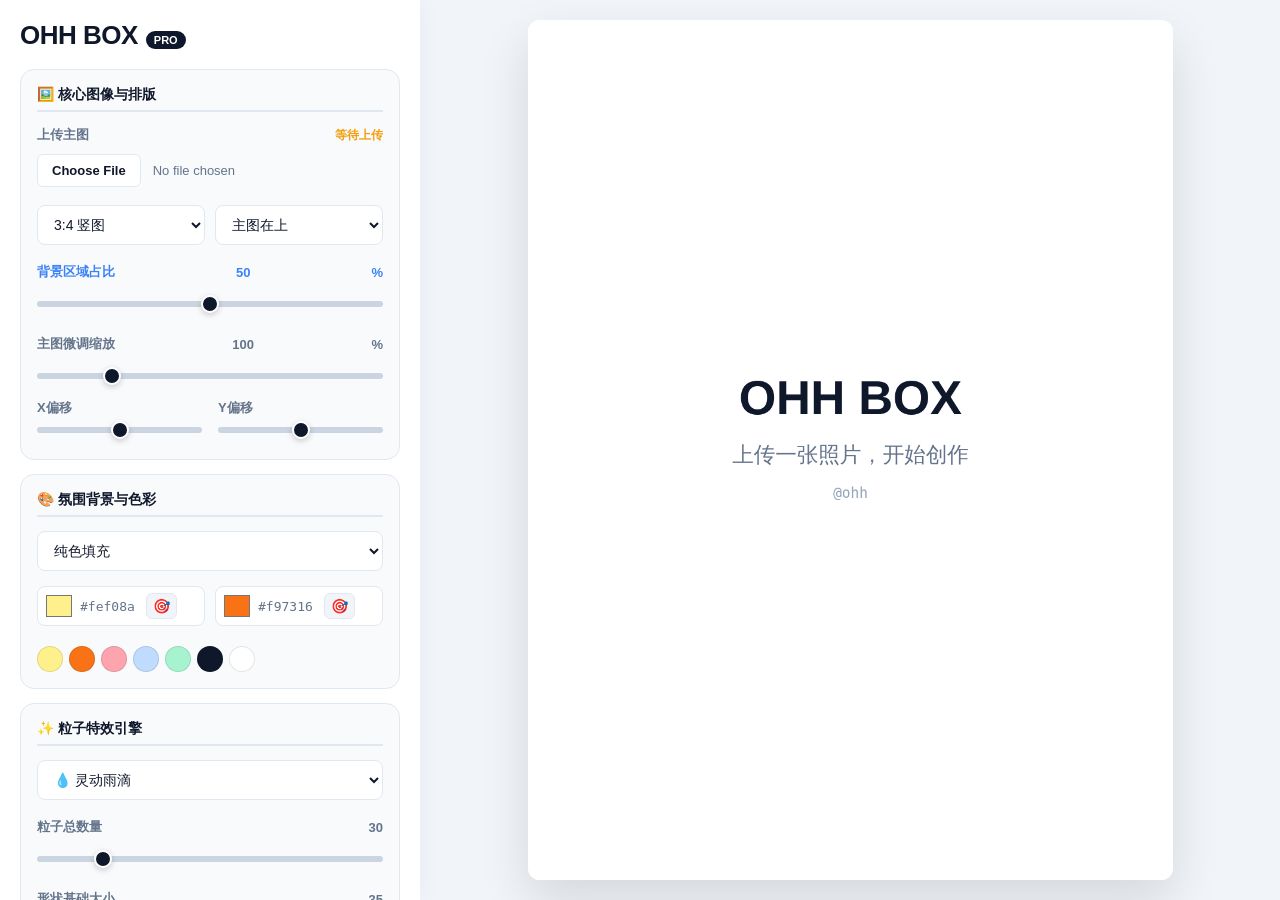
==== index.html @ b3753097 "Update index.html" ====
<!DOCTYPE html>
<html lang="zh-CN">
<head>
    <meta charset="UTF-8">
    <meta name="viewport" content="width=device-width, initial-scale=1.0, maximum-scale=1.0, user-scalable=no">
    <title>OHH BOX - 高阶排版与动效引擎</title>
    <style>
        :root { --bg-body: #f1f5f9; --panel-bg: #ffffff; --text-main: #0f172a; --text-sub: #64748b; --border: #e2e8f0; --primary: #0f172a; --primary-hover: #334155; --accent: #3b82f6; --radius: 14px; }
        body { margin: 0; font-family: -apple-system, BlinkMacSystemFont, "Segoe UI", Roboto, sans-serif; background: var(--bg-body); display: flex; height: 100vh; overflow: hidden; color: var(--text-main); flex-direction: row; }
        
        .sidebar { width: 380px; background: var(--panel-bg); padding: 20px; box-shadow: 2px 0 20px rgba(0,0,0,0.04); overflow-y: auto; display: flex; flex-direction: column; gap: 14px; z-index: 10; }
        .sidebar::-webkit-scrollbar { width: 6px; } .sidebar::-webkit-scrollbar-thumb { background-color: #cbd5e1; border-radius: 10px; }
        .preview-area { flex: 1; display: flex; align-items: center; justify-content: center; padding: 20px; position: relative; }
        
        .header { display: flex; align-items: baseline; gap: 8px; margin-bottom: 4px; }
        .brand { margin: 0; font-size: 26px; font-weight: 900; letter-spacing: -0.5px; }
        .brand-tag { font-size: 11px; font-weight: 600; background: var(--primary); color: white; padding: 3px 8px; border-radius: 20px; }

        .setting-card { background: #f8fafc; padding: 16px; border-radius: var(--radius); border: 1px solid var(--border); display: flex; flex-direction: column; gap: 10px; }
        .card-title { font-size: 14px; font-weight: 700; color: var(--text-main); display: flex; align-items: center; gap: 6px; margin-bottom: 4px; border-bottom: 2px solid var(--border); padding-bottom: 6px;}
        
        label { font-size: 13px; font-weight: 600; color: var(--text-sub); display: flex; justify-content: space-between; align-items: center;}
        select, input[type="text"] { width: 100%; padding: 10px 12px; border: 1px solid var(--border); border-radius: 8px; font-size: 14px; background: white; color: var(--text-main); font-weight: 500; outline: none; transition: border-color 0.2s; box-sizing: border-box;}
        
        /* 双重取色器 + 吸管工具 */
        .color-picker-wrapper { display: flex; align-items: center; gap: 6px; flex: 1; background: white; border: 1px solid var(--border); border-radius: 8px; padding: 4px 6px; overflow: hidden; }
        input[type="color"] { border: none; border-radius: 4px; width: 30px; height: 30px; cursor: pointer; background: white; padding: 0; }
        .color-hex { border: none !important; padding: 0 !important; width: 60px !important; font-size: 13px !important; font-family: monospace; color: var(--text-sub) !important; background: transparent !important; }
        .btn-picker { background: #f1f5f9; border: 1px solid var(--border); border-radius: 6px; padding: 4px 6px; cursor: pointer; font-size: 14px; display: flex; align-items: center; justify-content: center; transition: 0.2s;}
        .btn-picker:hover { background: #e2e8f0; }

        .quick-palette { display: flex; gap: 6px; margin-top: 4px; flex-wrap: wrap;}
        .swatch { width: 24px; height: 24px; border-radius: 50%; cursor: pointer; border: 1px solid rgba(0,0,0,0.1); transition: transform 0.1s;}
        .swatch:active { transform: scale(0.8); }

        input[type="range"] { width: 100%; height: 6px; background: #cbd5e1; border-radius: 4px; outline: none; -webkit-appearance: none; margin: 10px 0; }
        input[type="range"]::-webkit-slider-thumb { -webkit-appearance: none; width: 18px; height: 18px; background: var(--primary); border-radius: 50%; cursor: pointer; border: 2px solid white; box-shadow: 0 2px 6px rgba(0,0,0,0.2); }
        
        input[type="file"] { font-size: 13px; color: var(--text-sub); }
        input[type="file"]::file-selector-button { border: none; background: white; border: 1px solid var(--border); padding: 8px 14px; border-radius: 6px; color: var(--text-main); cursor: pointer; font-weight: 600; margin-right: 12px; transition: 0.2s; }
        
        .btn-group { display: flex; gap: 10px; flex-wrap: wrap;}
        .btn { flex: 1; min-width: 45%; border: none; padding: 12px; border-radius: 10px; cursor: pointer; font-weight: 700; font-size: 14px; transition: all 0.2s; display: flex; justify-content: center; align-items: center; gap: 6px; }
        .btn:active { transform: scale(0.98); }
        .btn-primary { background: var(--primary); color: white; }
        .btn-success { background: #10b981; color: white; }
        .btn-secondary { background: white; color: var(--text-main); border: 1px solid var(--border); }
        .btn-danger { background: #ef4444; color: white; }

        canvas { display: block; max-width: 100%; max-height: 100%; object-fit: contain; box-shadow: 0 20px 50px rgba(0,0,0,0.12); border-radius: 12px; background: white; touch-action: none; cursor: crosshair;}

        /* 吸管提示弹窗 */
        #toast { position: fixed; top: 20px; left: 50%; transform: translateX(-50%); background: rgba(15, 23, 42, 0.9); color: white; padding: 12px 24px; border-radius: 30px; z-index: 1000; display: none; font-size: 14px; font-weight: bold; pointer-events: none; box-shadow: 0 10px 25px rgba(0,0,0,0.2); animation: pop 0.3s cubic-bezier(0.18, 0.89, 0.32, 1.28); }
        @keyframes pop { 0% { transform: translate(-50%, -20px) scale(0.8); opacity: 0; } 100% { transform: translate(-50%, 0) scale(1); opacity: 1; } }

        @media (max-width: 768px) {
            body { flex-direction: column; }
            .sidebar { width: 100%; height: 50vh; order: 2; padding: 16px; box-sizing: border-box; box-shadow: 0 -10px 20px rgba(0,0,0,0.05); border-radius: 20px 20px 0 0; }
            .preview-area { height: 50vh; order: 1; padding: 16px; }
            .header { justify-content: center; margin-bottom: 10px;}
        }
    </style>
</head>
<body>
    <div id="toast">🎯 请点击右侧画面提取颜色</div>

    <div class="sidebar">
        <div class="header"><h1 class="brand">OHH BOX</h1><span class="brand-tag">PRO</span></div>
        
        <div class="setting-card">
            <div class="card-title">🖼️ 核心图像与排版</div>
            <label>上传主图 <span id="imgStatus" style="color: #f59e0b; font-size: 12px;">等待上传</span></label>
            <input type="file" id="imageUpload" accept="image/*">
            <div style="display:flex; gap:10px; margin-top:8px;">
                <select id="canvasRatio" style="flex:1;"><option value="3:4">3:4 竖图</option><option value="1:1">1:1 正方</option><option value="4:3">4:3 横图</option><option value="9:16">9:16 视频</option></select>
                <select id="layoutDir" style="flex:1;"><option value="top">主图在上</option><option value="bottom">主图在下</option><option value="left">主图在左</option><option value="right">主图在右</option></select>
            </div>
            
            <label style="margin-top:8px; color: var(--accent);">背景区域占比 <span id="bgSplitRatioVal">50</span>%</label>
            <input type="range" id="bgSplitRatio" min="10" max="90" value="50">
            
            <label style="margin-top:8px;">主图微调缩放 <span id="imgScaleVal">100</span>%</label>
            <input type="range" id="imgScale" min="50" max="300" value="100">
            <div style="display:flex; gap:16px;">
                <div style="flex:1"><label>X偏移</label><input type="range" id="imgOffsetX" min="-400" max="400" value="0"></div>
                <div style="flex:1"><label>Y偏移</label><input type="range" id="imgOffsetY" min="-400" max="400" value="0"></div>
            </div>
        </div>

        <div class="setting-card">
            <div class="card-title">🎨 氛围背景与色彩</div>
            <select id="bgType"><option value="solid">纯色填充</option><option value="gradient">平滑渐变</option><option value="stripes">艺术条纹</option><option value="image">自定义背景图</option></select>
            <div id="imageControls" style="display:none; margin-top:5px;"><input type="file" id="bgImageUpload" accept="image/*"></div>
            
            <div style="display:flex; gap:10px; margin-top:5px;" id="colorControls">
                <div class="color-picker-wrapper">
                    <input type="color" id="color1" value="#fef08a">
                    <input type="text" id="color1Hex" class="color-hex" value="#fef08a">
                    <button class="btn-picker" id="pickColor1" title="在图片上提取颜色">🎯</button>
                </div>
                <div class="color-picker-wrapper">
                    <input type="color" id="color2" value="#f97316">
                    <input type="text" id="color2Hex" class="color-hex" value="#f97316">
                    <button class="btn-picker" id="pickColor2" title="在图片上提取颜色">🎯</button>
                </div>
            </div>

            <div id="quickPaletteArea" style="margin-top: 6px;">
                <div class="quick-palette">
                    <div class="swatch" data-c="#fef08a" style="background:#fef08a;"></div>
                    <div class="swatch" data-c="#f97316" style="background:#f97316;"></div>
                    <div class="swatch" data-c="#fda4af" style="background:#fda4af;"></div>
                    <div class="swatch" data-c="#bfdbfe" style="background:#bfdbfe;"></div>
                    <div class="swatch" data-c="#a7f3d0" style="background:#a7f3d0;"></div>
                    <div class="swatch" data-c="#0f172a" style="background:#0f172a;"></div>
                    <div class="swatch" data-c="#ffffff" style="background:#ffffff;"></div>
                </div>
            </div>

            <div id="stripeControls" style="display:none; margin-top: 8px;">
                <label>条纹粗细/疏密 <span id="stripeDensityVal">40</span>px</label>
                <input type="range" id="stripeDensity" min="10" max="150" value="40">
            </div>
        </div>

        <div class="setting-card">
            <div class="card-title">✨ 粒子特效引擎</div>
            <div style="display:flex; gap:10px;">
                <select id="shapeType" style="flex:2;">
                    <option value="drop">💧 灵动雨滴</option>
                    <option value="star">⭐ 经典星星</option>
                    <option value="heart">❤️ 浪漫爱心</option>
                    <option value="leaf">🍃 飘落树叶</option>
                    <option value="moon">🌙 弯弯月牙</option>
                    <option value="circle">⏺️ 饱满圆点</option>
                    <option value="square">⏹️ 现代正方</option>
                    <option value="diamond">♦️ 锐利菱形</option>
                    <option value="cat">😺 可爱猫猫</option>
                    <option value="flower">🌸 浪漫樱花</option>
                    <option value="snowflake">❄ 雪花</option>
                    <option value="bad">X﹏X 糟糕</option>
                    <option value="text">✍️ 文字自定义/Emoji</option>
                </select>
                <input type="text" id="customText" value="OHH" style="display:none; flex:1;" placeholder="输入文字">
            </div>
            
            <label style="margin-top:8px;">粒子总数量 <span id="particleCountVal">30</span></label>
            <input type="range" id="particleCount" min="5" max="150" value="30">
            
            <label style="margin-top:8px;">形状基础大小 <span id="sizeVal">35</span></label>
            <input type="range" id="sizeRange" min="15" max="150" value="35">
            <label style="margin-top:4px; color: var(--accent);">大小差异 (随机性) <span id="sizeVarVal">50</span>%</label>
            <input type="range" id="sizeVar" min="0" max="100" value="50">
            
            <label style="margin-top:4px;">边缘羽化 <span id="featherVal">10</span></label>
            <input type="range" id="featherRange" min="0" max="40" value="10">
            
            <label style="margin-top:8px; cursor:pointer;"><input type="checkbox" id="unifiedRotation" style="margin-right:8px;">锁定形状统一朝向</label>
            <div id="angleControl" style="display:none; margin-top:4px;"><input type="range" id="angleRange" min="0" max="360" value="0"></div>
        </div>

        <div class="setting-card" style="border-color: var(--accent); border-width: 2px;">
            <div class="card-title" style="color: var(--accent);">🎬 动效与导出 (Live)</div>
            <div class="btn-group">
                <button class="btn btn-secondary" id="randomBtn">🎲 随机位置</button>
                <button class="btn btn-secondary" id="previewAnimBtn">▶️ 预览逐个出现</button>
                <button class="btn btn-primary" id="downloadPngBtn" style="width:100%;">🖼️ 导出高清静态图 (PNG)</button>
                <button class="btn btn-danger" id="recordAnimBtn" style="width:100%;">🎥 导出动态实况视频 (MP4)</button>
            </div>
        </div>
    </div>

    <div class="preview-area"><canvas id="mainCanvas"></canvas></div>

    <script>
        // ==========================================
        // ⚙️ 网站核心配置后台 (仅修改代码可见)
        // ==========================================
        const SITE_CONFIG = { title: "OHH BOX", subtitle: "上传一张照片，开始创作", author: "@ohh" };

        const canvas = document.getElementById('mainCanvas'); const ctx = canvas.getContext('2d');
        let currentImage = null, currentBgImage = null, particles = [], isDrawing = false, lastPos = {x:0, y:0};
        let isRecording = false, mediaRecorder, recordedChunks = [];
        let animationFrameId = null;
        let pickingColorFor = null; // 吸管状态标记

        const ui = {
            canvasRatio: document.getElementById('canvasRatio'), layoutDir: document.getElementById('layoutDir'), bgSplitRatio: document.getElementById('bgSplitRatio'),
            bgType: document.getElementById('bgType'), color1: document.getElementById('color1'), color1Hex: document.getElementById('color1Hex'), color2: document.getElementById('color2'), color2Hex: document.getElementById('color2Hex'), stripeDensity: document.getElementById('stripeDensity'),
            featherRange: document.getElementById('featherRange'), shapeType: document.getElementById('shapeType'), customText: document.getElementById('customText'),
            sizeRange: document.getElementById('sizeRange'), sizeVar: document.getElementById('sizeVar'), unifiedRotation: document.getElementById('unifiedRotation'), angleRange: document.getElementById('angleRange'), angleControl: document.getElementById('angleControl'),
            imgScale: document.getElementById('imgScale'), imgOffsetX: document.getElementById('imgOffsetX'), imgOffsetY: document.getElementById('imgOffsetY'), particleCount: document.getElementById('particleCount')
        };

        // ==========================================
        // 吸管工具引擎
        // ==========================================
        function showToast(msg) { const t = document.getElementById('toast'); t.innerText = msg; t.style.display = 'block'; }
        function hideToast() { document.getElementById('toast').style.display = 'none'; }
        
        document.getElementById('pickColor1').onclick = () => { pickingColorFor = 'color1'; showToast('🎯 请点击右侧画面提取颜色'); };
        document.getElementById('pickColor2').onclick = () => { pickingColorFor = 'color2'; showToast('🎯 请点击右侧画面提取颜色'); };

        document.querySelectorAll('.swatch').forEach(sw => {
            sw.addEventListener('click', (e) => {
                const c = e.target.getAttribute('data-c');
                ui.color1.value = c; ui.color1Hex.value = c.toUpperCase(); render();
            });
        });

        ui.color1.addEventListener('input', e => { ui.color1Hex.value = e.target.value.toUpperCase(); render(); });
        ui.color1Hex.addEventListener('input', e => { if(/^#[0-9A-F]{6}$/i.test(e.target.value)){ ui.color1.value = e.target.value; render(); } });
        ui.color2.addEventListener('input', e => { ui.color2Hex.value = e.target.value.toUpperCase(); render(); });
        ui.color2Hex.addEventListener('input', e => { if(/^#[0-9A-F]{6}$/i.test(e.target.value)){ ui.color2.value = e.target.value; render(); } });

        function updateCanvasSize() {
            const r = ui.canvasRatio.value.split(':'); canvas.width = 1080; canvas.height = Math.round((1080 / parseInt(r[0])) * parseInt(r[1]));
            generateRandomParticles(); render();
        }

        // 修改：为每个粒子分配一个独立的随机大小因子 randSize
        function generateRandomParticles() {
            particles = []; const count = parseInt(ui.particleCount.value); 
            for(let i=0; i<count; i++) particles.push({ x: Math.random()*canvas.width, y: Math.random()*canvas.height, randSize: Math.random(), rotation: Math.random()*Math.PI*2, colorIndex: Math.random()>0.5?0:1 });
        }

        ui.canvasRatio.onchange = updateCanvasSize;
        ui.bgType.onchange = (e) => { 
            document.getElementById('imageControls').style.display = e.target.value === 'image' ? 'block' : 'none'; 
            document.getElementById('colorControls').style.display = (e.target.value === 'solid' || e.target.value === 'gradient' || e.target.value === 'stripes') ? 'flex' : 'none'; 
            document.getElementById('quickPaletteArea').style.display = (e.target.value === 'image') ? 'none' : 'block';
            document.getElementById('stripeControls').style.display = e.target.value === 'stripes' ? 'block' : 'none';
            render(); 
        };
        ui.shapeType.onchange = (e) => { ui.customText.style.display = e.target.value === 'text' ? 'block' : 'none'; render(); };
        ui.unifiedRotation.onchange = (e) => { ui.angleControl.style.display = e.target.checked ? 'block' : 'none'; render(); };
        
        ['layoutDir', 'bgSplitRatio', 'customText', 'angleRange', 'imgScale', 'imgOffsetX', 'imgOffsetY', 'featherRange', 'sizeRange', 'sizeVar', 'particleCount', 'stripeDensity'].forEach(k => {
            if(ui[k]) { ui[k].oninput = ui[k].onchange = () => { if(document.getElementById(k+'Val')) document.getElementById(k+'Val').innerText = ui[k].value; if(k==='particleCount') generateRandomParticles(); render(); }; }
        });

        document.getElementById('imageUpload').onchange = (e) => {
            if(!e.target.files[0]) return; const reader = new FileReader(); document.getElementById('imgStatus').innerText = "读取中..."; document.getElementById('imgStatus').style.color = "var(--primary)";
            reader.onload = (ev) => { currentImage = new Image(); currentImage.onload = () => { document.getElementById('imgStatus').innerText = "已加载 ✅"; document.getElementById('imgStatus').style.color = "#10b981"; generateRandomParticles(); render(); }; currentImage.src = ev.target.result; };
            reader.readAsDataURL(e.target.files[0]);
        };
        document.getElementById('bgImageUpload').onchange = (e) => {
            if(!e.target.files[0]) return; const reader = new FileReader(); reader.onload = (ev) => { currentBgImage = new Image(); currentBgImage.onload = render; currentBgImage.src = ev.target.result; }; reader.readAsDataURL(e.target.files[0]);
        };

        function getPos(e) { const r = canvas.getBoundingClientRect(); const cx = e.touches ? e.touches[0].clientX : e.clientX; const cy = e.touches ? e.touches[0].clientY : e.clientY; return { x: (cx - r.left) * (canvas.width / r.width), y: (cy - r.top) * (canvas.height / r.height) }; }
        
        function startDrawing(e) { 
            if(!currentImage) return; 
            const pos = getPos(e);
            
            // 🎯 拦截吸管取色
            if (pickingColorFor) {
                try {
                    const pixel = ctx.getImageData(pos.x, pos.y, 1, 1).data;
                    const hex = '#' + ((1<<24) + (pixel[0]<<16) + (pixel[1]<<8) + pixel[2]).toString(16).slice(1).toUpperCase();
                    ui[pickingColorFor].value = hex; ui[pickingColorFor + 'Hex'].value = hex;
                } catch(err) {
                    alert('注意：跨域图片可能会受到浏览器安全限制无法取色，本地上传的图片不受影响。');
                }
                pickingColorFor = null; hideToast(); render(); return; 
            }
            isDrawing = true; lastPos = pos; 
        }
        
        function moveDrawing(e) {
            if(!isDrawing || pickingColorFor) return; const pos = getPos(e);
            if (Math.hypot(pos.x - lastPos.x, pos.y - lastPos.y) > 15) {
                particles.push({ x: pos.x + (Math.random()-0.5)*40, y: pos.y + (Math.random()-0.5)*40, randSize: Math.random(), rotation: Math.random()*Math.PI*2, colorIndex: Math.random()>0.5?0:1 });
                lastPos = pos; render();
            }
            if(e.touches && e.cancelable) e.preventDefault();
        }
        canvas.addEventListener('mousedown', startDrawing); canvas.addEventListener('mousemove', moveDrawing); window.addEventListener('mouseup', () => isDrawing=false);
        canvas.addEventListener('touchstart', startDrawing, {passive: false}); canvas.addEventListener('touchmove', moveDrawing, {passive: false}); canvas.addEventListener('touchend', () => isDrawing=false);

        function drawShape(ctx, type, size) {
            if(type === 'text'){ ctx.font = `bold ${size}px sans-serif`; ctx.textAlign='center'; ctx.textBaseline='middle'; ctx.fillText(ui.customText.value||'OHH', 0, 0); return false; }
            ctx.beginPath();
            if(type==='circle') { ctx.arc(0,0,size/2,0,Math.PI*2); }
            else if(type==='star') { for(let i=0;i<10;i++){ let r=i%2==0?size/2:size/4; let a=i*Math.PI/5-Math.PI/2; ctx.lineTo(Math.cos(a)*r, Math.sin(a)*r); } }
            else if(type==='drop') { ctx.moveTo(0,-size/2); ctx.quadraticCurveTo(size/3,0,size/3,size/4); ctx.arc(0,size/4,size/3,0,Math.PI); ctx.quadraticCurveTo(-size/3,0,0,-size/2); }
            else if(type==='heart') { ctx.moveTo(0,size/4); ctx.bezierCurveTo(size/2,-size/4,size/2,-size/1.5,0,-size/3); ctx.bezierCurveTo(-size/2,-size/1.5,-size/2,-size/4,0,size/4); }
            else if(type==='leaf') { ctx.moveTo(0,-size/2); ctx.quadraticCurveTo(size/2,0,0,size/2); ctx.quadraticCurveTo(-size/2,0,0,-size/2); }
            else if(type==='moon') { ctx.arc(0, 0, size/2, Math.PI*0.5, Math.PI*1.5, false); ctx.arc(size/6, 0, size/2.5, Math.PI*1.5, Math.PI*0.5, true); }
            else if(type==='square') { ctx.rect(-size/2, -size/2, size, size); }
            else if(type==='diamond') { ctx.moveTo(0, -size/2); ctx.lineTo(size/2, 0); ctx.lineTo(0, size/2); ctx.lineTo(-size/2, 0); }
            ctx.closePath(); return true;
        }

        function render(drawLimit = particles.length) {
            ctx.clearRect(0,0,canvas.width,canvas.height);
            
            if(!currentImage) {
                ctx.fillStyle = '#ffffff'; ctx.fillRect(0,0,canvas.width,canvas.height);
                ctx.textAlign = 'center'; ctx.fillStyle = '#0f172a';
                ctx.font = 'bold 80px -apple-system, sans-serif'; ctx.fillText(SITE_CONFIG.title, canvas.width/2, canvas.height/2 - 60);
                ctx.fillStyle = '#64748b'; ctx.font = '36px sans-serif'; ctx.fillText(SITE_CONFIG.subtitle, canvas.width/2, canvas.height/2 + 20);
                ctx.fillStyle = '#94a3b8'; ctx.font = '24px monospace'; ctx.fillText(SITE_CONFIG.author, canvas.width/2, canvas.height/2 + 80);
                return;
            }

            const layout = ui.layoutDir.value; 
            const splitRatio = parseInt(ui.bgSplitRatio.value) / 100;
            
            // 视口与裁剪区域计算
            let imgR = {x:0, y:0, w:canvas.width, h:canvas.height}; 
            let bgR = {x:0, y:0, w:canvas.width, h:canvas.height};
            
            if(layout==='top') { imgR.h = canvas.height * (1 - splitRatio); bgR.y = imgR.h; bgR.h = canvas.height * splitRatio; } 
            else if(layout==='bottom') { bgR.h = canvas.height * splitRatio; imgR.y = bgR.h; imgR.h = canvas.height * (1 - splitRatio); } 
            else if(layout==='left') { imgR.w = canvas.width * (1 - splitRatio); bgR.x = imgR.w; bgR.w = canvas.width * splitRatio; } 
            else if(layout==='right') { bgR.w = canvas.width * splitRatio; imgR.x = bgR.w; imgR.w = canvas.width * (1 - splitRatio); }

            // ==========================================
            // 🪟 核心修复：视口解耦引擎
            // 主图的缩放和位置不再受 splitRatio (imgR) 的直接干扰
            // 它是以 "一半的画布" 为基准计算，让它始终固定在自己半区中心
            // ==========================================
            let defW = canvas.width, defH = canvas.height;
            if(layout === 'top' || layout === 'bottom') defH = canvas.height / 2;
            if(layout === 'left' || layout === 'right') defW = canvas.width / 2;
            
            const scale = parseInt(ui.imgScale.value)/100, ox = parseInt(ui.imgOffsetX.value), oy = parseInt(ui.imgOffsetY.value);
            const s = Math.max(defW/currentImage.width, defH/currentImage.height) * scale;
            
            let defX = layout === 'right' ? canvas.width/2 : 0;
            let defY = layout === 'bottom' ? canvas.height/2 : 0;
            
            const dx = defX + (defW - currentImage.width * s) / 2 + ox;
            const dy = defY + (defH - currentImage.height * s) / 2 + oy;
            // ==========================================

            if(ui.bgType.value==='image' && currentBgImage){
                let bgs = Math.max(canvas.width/currentBgImage.width, canvas.height/currentBgImage.height);
                ctx.drawImage(currentBgImage, (canvas.width-currentBgImage.width*bgs)/2, (canvas.height-currentBgImage.height*bgs)/2, currentBgImage.width*bgs, currentBgImage.height*bgs);
            } else {
                let g = ctx.createLinearGradient(0,0,canvas.width,canvas.height); g.addColorStop(0,ui.color1.value); g.addColorStop(1,ui.color2.value);
                ctx.fillStyle = ui.bgType.value==='gradient'?g:ui.color1.value; ctx.fillRect(0,0,canvas.width,canvas.height);
                if(ui.bgType.value==='stripes'){ 
                    ctx.fillStyle=ui.color2.value; const density = parseInt(ui.stripeDensity.value);
                    for(let i=0; i<canvas.width+canvas.height; i+=density*2) ctx.fillRect(i, 0, density, canvas.height); 
                }
            }

            const imgCanvas = document.createElement('canvas'); imgCanvas.width=canvas.width; imgCanvas.height=canvas.height; const iCtx = imgCanvas.getContext('2d');
            
            iCtx.save(); iCtx.beginPath(); iCtx.rect(imgR.x, imgR.y, imgR.w, imgR.h); iCtx.clip();
            iCtx.drawImage(currentImage, dx, dy, currentImage.width*s, currentImage.height*s); iCtx.restore();

            const rot = ui.unifiedRotation.checked ? ui.angleRange.value*Math.PI/180 : null;
            const feather = parseInt(ui.featherRange.value); const isStripe = ui.bgType.value === 'stripes';
            iCtx.globalCompositeOperation = isStripe ? 'source-over' : 'destination-out';
            
            const activeParticles = particles.slice(0, drawLimit);
            const baseSize = parseInt(ui.sizeRange.value);
            const varRatio = parseInt(ui.sizeVar.value) / 100;

            activeParticles.forEach(p => {
                if(p.x>imgR.x && p.x<imgR.x+imgR.w && p.y>imgR.y && p.y<imgR.y+imgR.h){
                    iCtx.save(); iCtx.translate(p.x, p.y); iCtx.rotate(rot??p.rotation);
                    if(isStripe) iCtx.fillStyle = p.colorIndex === 0 ? ui.color1.value : ui.color2.value;
                    else { iCtx.fillStyle='black'; if(feather>0){ iCtx.shadowColor='black'; iCtx.shadowBlur=feather; } }
                    // 🎲 动态计算随机差异大小
                    const pSize = baseSize * (1 - varRatio) + p.randSize * baseSize * varRatio * 2;
                    if(drawShape(iCtx, ui.shapeType.value, pSize)) iCtx.fill(); 
                    iCtx.restore();
                }
            });
            ctx.drawImage(imgCanvas, 0, 0);

            activeParticles.forEach(p => {
                if(p.x>bgR.x && p.x<bgR.x+bgR.w && p.y>bgR.y && p.y<bgR.y+bgR.h){
                    const pSize = baseSize * (1 - varRatio) + p.randSize * baseSize * varRatio * 2;
                    const fCanvas = document.createElement('canvas'); fCanvas.width=pSize*2+feather; fCanvas.height=pSize*2+feather; const fCtx = fCanvas.getContext('2d'); 
                    fCtx.translate(pSize+feather/2, pSize+feather/2); fCtx.rotate(rot??p.rotation);
                    fCtx.fillStyle='black'; if(feather>0){ fCtx.shadowColor='black'; fCtx.shadowBlur=feather; }
                    if(drawShape(fCtx, ui.shapeType.value, pSize)) fCtx.fill();
                    fCtx.globalCompositeOperation='source-in'; fCtx.shadowColor='transparent';
                    
                    let sx = p.x, sy = p.y; 
                    if(layout==='top') sy-=canvas.height * (1-splitRatio); else if(layout==='bottom') sy+=canvas.height * splitRatio; 
                    else if(layout==='left') sx-=canvas.width * (1-splitRatio); else if(layout==='right') sx+=canvas.width * splitRatio;
                    
                    fCtx.drawImage(currentImage, dx-sx+pSize+feather/2, dy-sy+pSize+feather/2, currentImage.width*s, currentImage.height*s);
                    ctx.drawImage(fCanvas, p.x-pSize-feather/2, p.y-pSize-feather/2);
                }
            });
        }

        function playAnimation(onComplete = null) {
            if(!currentImage) return;
            if(animationFrameId) cancelAnimationFrame(animationFrameId);
            let startTime = null; const TOTAL_DURATION = 2500; 
            function step(timestamp) {
                if(!startTime) startTime = timestamp;
                let progress = Math.min((timestamp - startTime) / TOTAL_DURATION, 1);
                let easeOutProgress = 1 - Math.pow(1 - progress, 3);
                let currentLimit = Math.floor(easeOutProgress * particles.length);
                render(currentLimit);
                if(progress < 1) animationFrameId = requestAnimationFrame(step);
                else if(onComplete) onComplete();
            }
            requestAnimationFrame(step);
        }

        document.getElementById('randomBtn').onclick = () => { generateRandomParticles(); render(); };
        document.getElementById('previewAnimBtn').onclick = () => { playAnimation(); };
        document.getElementById('downloadPngBtn').onclick = () => { if(!currentImage)return; render(); const a=document.createElement('a'); a.download=`OHH_BOX_${Date.now()}.png`; a.href=canvas.toDataURL('image/png'); a.click(); };
        
        document.getElementById('recordAnimBtn').onclick = (e) => {
            if(!currentImage) return;
            const btn = e.target;
            if (!isRecording) {
                const stream = canvas.captureStream(30); 
                const mimeType = MediaRecorder.isTypeSupported('video/mp4') ? 'video/mp4' : (MediaRecorder.isTypeSupported('video/webm; codecs=vp9') ? 'video/webm; codecs=vp9' : 'video/webm');
                mediaRecorder = new MediaRecorder(stream, { mimeType: mimeType });
                mediaRecorder.ondataavailable = ev => { if (ev.data.size > 0) recordedChunks.push(ev.data); };
                mediaRecorder.onstop = () => {
                    const blob = new Blob(recordedChunks, { type: mimeType });
                    const url = URL.createObjectURL(blob); const a = document.createElement('a'); a.href = url; 
                    a.download = `OHH_BOX_Live_${Date.now()}.${mimeType.includes('mp4') ? 'mp4' : 'webm'}`; a.click(); URL.revokeObjectURL(url);
                    btn.innerHTML = "🎥 导出动态实况视频 (MP4)"; btn.classList.replace('btn-success', 'btn-danger'); isRecording = false;
                };
                
                mediaRecorder.start(); isRecording = true;
                btn.innerHTML = "⏳ 正在录制动效中..."; btn.classList.replace('btn-danger', 'btn-success'); recordedChunks = [];
                
                playAnimation(() => { setTimeout(() => mediaRecorder.stop(), 500); });
            }
        };
        
        updateCanvasSize();
    </script>
</body>
</html>
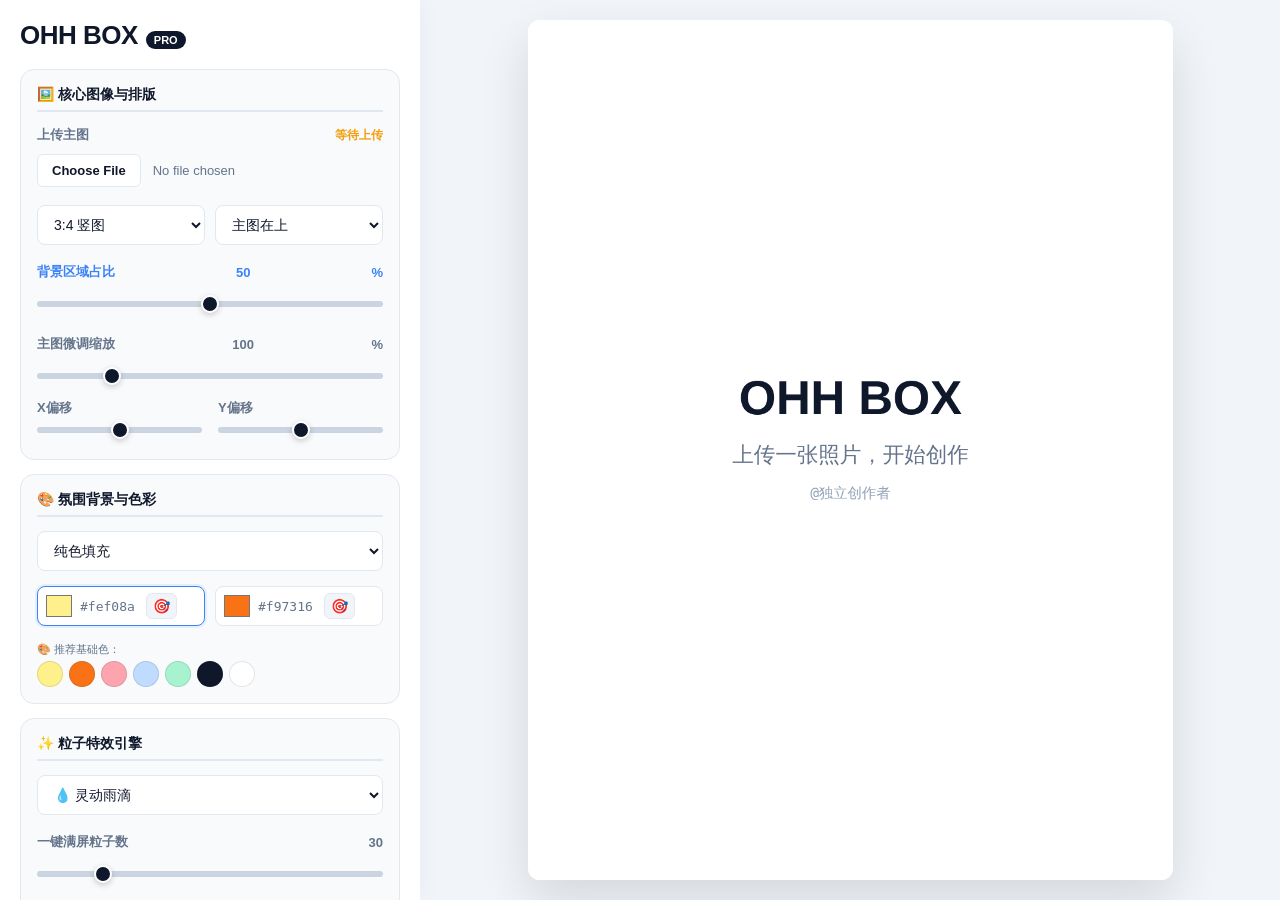
==== commit 25c42292: "Create index.html" ====
--- a/index.html
+++ b/index.html
@@ -1,441 +1,476 @@
-<!DOCTYPE html>
-<html lang="zh-CN">
-<head>
-    <meta charset="UTF-8">
-    <meta name="viewport" content="width=device-width, initial-scale=1.0, maximum-scale=1.0, user-scalable=no">
-    <title>OHH BOX - 高阶排版与动效引擎</title>
-    <style>
-        :root { --bg-body: #f1f5f9; --panel-bg: #ffffff; --text-main: #0f172a; --text-sub: #64748b; --border: #e2e8f0; --primary: #0f172a; --primary-hover: #334155; --accent: #3b82f6; --radius: 14px; }
-        body { margin: 0; font-family: -apple-system, BlinkMacSystemFont, "Segoe UI", Roboto, sans-serif; background: var(--bg-body); display: flex; height: 100vh; overflow: hidden; color: var(--text-main); flex-direction: row; }
-        
-        .sidebar { width: 380px; background: var(--panel-bg); padding: 20px; box-shadow: 2px 0 20px rgba(0,0,0,0.04); overflow-y: auto; display: flex; flex-direction: column; gap: 14px; z-index: 10; }
-        .sidebar::-webkit-scrollbar { width: 6px; } .sidebar::-webkit-scrollbar-thumb { background-color: #cbd5e1; border-radius: 10px; }
-        .preview-area { flex: 1; display: flex; align-items: center; justify-content: center; padding: 20px; position: relative; }
-        
-        .header { display: flex; align-items: baseline; gap: 8px; margin-bottom: 4px; }
-        .brand { margin: 0; font-size: 26px; font-weight: 900; letter-spacing: -0.5px; }
-        .brand-tag { font-size: 11px; font-weight: 600; background: var(--primary); color: white; padding: 3px 8px; border-radius: 20px; }
-
-        .setting-card { background: #f8fafc; padding: 16px; border-radius: var(--radius); border: 1px solid var(--border); display: flex; flex-direction: column; gap: 10px; }
-        .card-title { font-size: 14px; font-weight: 700; color: var(--text-main); display: flex; align-items: center; gap: 6px; margin-bottom: 4px; border-bottom: 2px solid var(--border); padding-bottom: 6px;}
-        
-        label { font-size: 13px; font-weight: 600; color: var(--text-sub); display: flex; justify-content: space-between; align-items: center;}
-        select, input[type="text"] { width: 100%; padding: 10px 12px; border: 1px solid var(--border); border-radius: 8px; font-size: 14px; background: white; color: var(--text-main); font-weight: 500; outline: none; transition: border-color 0.2s; box-sizing: border-box;}
-        
-        /* 双重取色器 + 吸管工具 */
-        .color-picker-wrapper { display: flex; align-items: center; gap: 6px; flex: 1; background: white; border: 1px solid var(--border); border-radius: 8px; padding: 4px 6px; overflow: hidden; }
-        input[type="color"] { border: none; border-radius: 4px; width: 30px; height: 30px; cursor: pointer; background: white; padding: 0; }
-        .color-hex { border: none !important; padding: 0 !important; width: 60px !important; font-size: 13px !important; font-family: monospace; color: var(--text-sub) !important; background: transparent !important; }
-        .btn-picker { background: #f1f5f9; border: 1px solid var(--border); border-radius: 6px; padding: 4px 6px; cursor: pointer; font-size: 14px; display: flex; align-items: center; justify-content: center; transition: 0.2s;}
-        .btn-picker:hover { background: #e2e8f0; }
-
-        .quick-palette { display: flex; gap: 6px; margin-top: 4px; flex-wrap: wrap;}
-        .swatch { width: 24px; height: 24px; border-radius: 50%; cursor: pointer; border: 1px solid rgba(0,0,0,0.1); transition: transform 0.1s;}
-        .swatch:active { transform: scale(0.8); }
-
-        input[type="range"] { width: 100%; height: 6px; background: #cbd5e1; border-radius: 4px; outline: none; -webkit-appearance: none; margin: 10px 0; }
-        input[type="range"]::-webkit-slider-thumb { -webkit-appearance: none; width: 18px; height: 18px; background: var(--primary); border-radius: 50%; cursor: pointer; border: 2px solid white; box-shadow: 0 2px 6px rgba(0,0,0,0.2); }
-        
-        input[type="file"] { font-size: 13px; color: var(--text-sub); }
-        input[type="file"]::file-selector-button { border: none; background: white; border: 1px solid var(--border); padding: 8px 14px; border-radius: 6px; color: var(--text-main); cursor: pointer; font-weight: 600; margin-right: 12px; transition: 0.2s; }
-        
-        .btn-group { display: flex; gap: 10px; flex-wrap: wrap;}
-        .btn { flex: 1; min-width: 45%; border: none; padding: 12px; border-radius: 10px; cursor: pointer; font-weight: 700; font-size: 14px; transition: all 0.2s; display: flex; justify-content: center; align-items: center; gap: 6px; }
-        .btn:active { transform: scale(0.98); }
-        .btn-primary { background: var(--primary); color: white; }
-        .btn-success { background: #10b981; color: white; }
-        .btn-secondary { background: white; color: var(--text-main); border: 1px solid var(--border); }
-        .btn-danger { background: #ef4444; color: white; }
-
-        canvas { display: block; max-width: 100%; max-height: 100%; object-fit: contain; box-shadow: 0 20px 50px rgba(0,0,0,0.12); border-radius: 12px; background: white; touch-action: none; cursor: crosshair;}
-
-        /* 吸管提示弹窗 */
-        #toast { position: fixed; top: 20px; left: 50%; transform: translateX(-50%); background: rgba(15, 23, 42, 0.9); color: white; padding: 12px 24px; border-radius: 30px; z-index: 1000; display: none; font-size: 14px; font-weight: bold; pointer-events: none; box-shadow: 0 10px 25px rgba(0,0,0,0.2); animation: pop 0.3s cubic-bezier(0.18, 0.89, 0.32, 1.28); }
-        @keyframes pop { 0% { transform: translate(-50%, -20px) scale(0.8); opacity: 0; } 100% { transform: translate(-50%, 0) scale(1); opacity: 1; } }
-
-        @media (max-width: 768px) {
-            body { flex-direction: column; }
-            .sidebar { width: 100%; height: 50vh; order: 2; padding: 16px; box-sizing: border-box; box-shadow: 0 -10px 20px rgba(0,0,0,0.05); border-radius: 20px 20px 0 0; }
-            .preview-area { height: 50vh; order: 1; padding: 16px; }
-            .header { justify-content: center; margin-bottom: 10px;}
-        }
-    </style>
-</head>
-<body>
-    <div id="toast">🎯 请点击右侧画面提取颜色</div>
-
-    <div class="sidebar">
-        <div class="header"><h1 class="brand">OHH BOX</h1><span class="brand-tag">PRO</span></div>
-        
-        <div class="setting-card">
-            <div class="card-title">🖼️ 核心图像与排版</div>
-            <label>上传主图 <span id="imgStatus" style="color: #f59e0b; font-size: 12px;">等待上传</span></label>
-            <input type="file" id="imageUpload" accept="image/*">
-            <div style="display:flex; gap:10px; margin-top:8px;">
-                <select id="canvasRatio" style="flex:1;"><option value="3:4">3:4 竖图</option><option value="1:1">1:1 正方</option><option value="4:3">4:3 横图</option><option value="9:16">9:16 视频</option></select>
-                <select id="layoutDir" style="flex:1;"><option value="top">主图在上</option><option value="bottom">主图在下</option><option value="left">主图在左</option><option value="right">主图在右</option></select>
-            </div>
-            
-            <label style="margin-top:8px; color: var(--accent);">背景区域占比 <span id="bgSplitRatioVal">50</span>%</label>
-            <input type="range" id="bgSplitRatio" min="10" max="90" value="50">
-            
-            <label style="margin-top:8px;">主图微调缩放 <span id="imgScaleVal">100</span>%</label>
-            <input type="range" id="imgScale" min="50" max="300" value="100">
-            <div style="display:flex; gap:16px;">
-                <div style="flex:1"><label>X偏移</label><input type="range" id="imgOffsetX" min="-400" max="400" value="0"></div>
-                <div style="flex:1"><label>Y偏移</label><input type="range" id="imgOffsetY" min="-400" max="400" value="0"></div>
-            </div>
-        </div>
-
-        <div class="setting-card">
-            <div class="card-title">🎨 氛围背景与色彩</div>
-            <select id="bgType"><option value="solid">纯色填充</option><option value="gradient">平滑渐变</option><option value="stripes">艺术条纹</option><option value="image">自定义背景图</option></select>
-            <div id="imageControls" style="display:none; margin-top:5px;"><input type="file" id="bgImageUpload" accept="image/*"></div>
-            
-            <div style="display:flex; gap:10px; margin-top:5px;" id="colorControls">
-                <div class="color-picker-wrapper">
-                    <input type="color" id="color1" value="#fef08a">
-                    <input type="text" id="color1Hex" class="color-hex" value="#fef08a">
-                    <button class="btn-picker" id="pickColor1" title="在图片上提取颜色">🎯</button>
-                </div>
-                <div class="color-picker-wrapper">
-                    <input type="color" id="color2" value="#f97316">
-                    <input type="text" id="color2Hex" class="color-hex" value="#f97316">
-                    <button class="btn-picker" id="pickColor2" title="在图片上提取颜色">🎯</button>
-                </div>
-            </div>
-
-            <div id="quickPaletteArea" style="margin-top: 6px;">
-                <div class="quick-palette">
-                    <div class="swatch" data-c="#fef08a" style="background:#fef08a;"></div>
-                    <div class="swatch" data-c="#f97316" style="background:#f97316;"></div>
-                    <div class="swatch" data-c="#fda4af" style="background:#fda4af;"></div>
-                    <div class="swatch" data-c="#bfdbfe" style="background:#bfdbfe;"></div>
-                    <div class="swatch" data-c="#a7f3d0" style="background:#a7f3d0;"></div>
-                    <div class="swatch" data-c="#0f172a" style="background:#0f172a;"></div>
-                    <div class="swatch" data-c="#ffffff" style="background:#ffffff;"></div>
-                </div>
-            </div>
-
-            <div id="stripeControls" style="display:none; margin-top: 8px;">
-                <label>条纹粗细/疏密 <span id="stripeDensityVal">40</span>px</label>
-                <input type="range" id="stripeDensity" min="10" max="150" value="40">
-            </div>
-        </div>
-
-        <div class="setting-card">
-            <div class="card-title">✨ 粒子特效引擎</div>
-            <div style="display:flex; gap:10px;">
-                <select id="shapeType" style="flex:2;">
-                    <option value="drop">💧 灵动雨滴</option>
-                    <option value="star">⭐ 经典星星</option>
-                    <option value="heart">❤️ 浪漫爱心</option>
-                    <option value="leaf">🍃 飘落树叶</option>
-                    <option value="moon">🌙 弯弯月牙</option>
-                    <option value="circle">⏺️ 饱满圆点</option>
-                    <option value="square">⏹️ 现代正方</option>
-                    <option value="diamond">♦️ 锐利菱形</option>
-                    <option value="cat">😺 可爱猫猫</option>
-                    <option value="flower">🌸 浪漫樱花</option>
-                    <option value="snowflake">❄ 雪花</option>
-                    <option value="bad">X﹏X 糟糕</option>
-                    <option value="text">✍️ 文字自定义/Emoji</option>
-                </select>
-                <input type="text" id="customText" value="OHH" style="display:none; flex:1;" placeholder="输入文字">
-            </div>
-            
-            <label style="margin-top:8px;">粒子总数量 <span id="particleCountVal">30</span></label>
-            <input type="range" id="particleCount" min="5" max="150" value="30">
-            
-            <label style="margin-top:8px;">形状基础大小 <span id="sizeVal">35</span></label>
-            <input type="range" id="sizeRange" min="15" max="150" value="35">
-            <label style="margin-top:4px; color: var(--accent);">大小差异 (随机性) <span id="sizeVarVal">50</span>%</label>
-            <input type="range" id="sizeVar" min="0" max="100" value="50">
-            
-            <label style="margin-top:4px;">边缘羽化 <span id="featherVal">10</span></label>
-            <input type="range" id="featherRange" min="0" max="40" value="10">
-            
-            <label style="margin-top:8px; cursor:pointer;"><input type="checkbox" id="unifiedRotation" style="margin-right:8px;">锁定形状统一朝向</label>
-            <div id="angleControl" style="display:none; margin-top:4px;"><input type="range" id="angleRange" min="0" max="360" value="0"></div>
-        </div>
-
-        <div class="setting-card" style="border-color: var(--accent); border-width: 2px;">
-            <div class="card-title" style="color: var(--accent);">🎬 动效与导出 (Live)</div>
-            <div class="btn-group">
-                <button class="btn btn-secondary" id="randomBtn">🎲 随机位置</button>
-                <button class="btn btn-secondary" id="previewAnimBtn">▶️ 预览逐个出现</button>
-                <button class="btn btn-primary" id="downloadPngBtn" style="width:100%;">🖼️ 导出高清静态图 (PNG)</button>
-                <button class="btn btn-danger" id="recordAnimBtn" style="width:100%;">🎥 导出动态实况视频 (MP4)</button>
-            </div>
-        </div>
-    </div>
-
-    <div class="preview-area"><canvas id="mainCanvas"></canvas></div>
-
-    <script>
-        // ==========================================
-        // ⚙️ 网站核心配置后台 (仅修改代码可见)
-        // ==========================================
-        const SITE_CONFIG = { title: "OHH BOX", subtitle: "上传一张照片，开始创作", author: "@ohh" };
-
-        const canvas = document.getElementById('mainCanvas'); const ctx = canvas.getContext('2d');
-        let currentImage = null, currentBgImage = null, particles = [], isDrawing = false, lastPos = {x:0, y:0};
-        let isRecording = false, mediaRecorder, recordedChunks = [];
-        let animationFrameId = null;
-        let pickingColorFor = null; // 吸管状态标记
-
-        const ui = {
-            canvasRatio: document.getElementById('canvasRatio'), layoutDir: document.getElementById('layoutDir'), bgSplitRatio: document.getElementById('bgSplitRatio'),
-            bgType: document.getElementById('bgType'), color1: document.getElementById('color1'), color1Hex: document.getElementById('color1Hex'), color2: document.getElementById('color2'), color2Hex: document.getElementById('color2Hex'), stripeDensity: document.getElementById('stripeDensity'),
-            featherRange: document.getElementById('featherRange'), shapeType: document.getElementById('shapeType'), customText: document.getElementById('customText'),
-            sizeRange: document.getElementById('sizeRange'), sizeVar: document.getElementById('sizeVar'), unifiedRotation: document.getElementById('unifiedRotation'), angleRange: document.getElementById('angleRange'), angleControl: document.getElementById('angleControl'),
-            imgScale: document.getElementById('imgScale'), imgOffsetX: document.getElementById('imgOffsetX'), imgOffsetY: document.getElementById('imgOffsetY'), particleCount: document.getElementById('particleCount')
-        };
-
-        // ==========================================
-        // 吸管工具引擎
-        // ==========================================
-        function showToast(msg) { const t = document.getElementById('toast'); t.innerText = msg; t.style.display = 'block'; }
-        function hideToast() { document.getElementById('toast').style.display = 'none'; }
-        
-        document.getElementById('pickColor1').onclick = () => { pickingColorFor = 'color1'; showToast('🎯 请点击右侧画面提取颜色'); };
-        document.getElementById('pickColor2').onclick = () => { pickingColorFor = 'color2'; showToast('🎯 请点击右侧画面提取颜色'); };
-
-        document.querySelectorAll('.swatch').forEach(sw => {
-            sw.addEventListener('click', (e) => {
-                const c = e.target.getAttribute('data-c');
-                ui.color1.value = c; ui.color1Hex.value = c.toUpperCase(); render();
-            });
-        });
-
-        ui.color1.addEventListener('input', e => { ui.color1Hex.value = e.target.value.toUpperCase(); render(); });
-        ui.color1Hex.addEventListener('input', e => { if(/^#[0-9A-F]{6}$/i.test(e.target.value)){ ui.color1.value = e.target.value; render(); } });
-        ui.color2.addEventListener('input', e => { ui.color2Hex.value = e.target.value.toUpperCase(); render(); });
-        ui.color2Hex.addEventListener('input', e => { if(/^#[0-9A-F]{6}$/i.test(e.target.value)){ ui.color2.value = e.target.value; render(); } });
-
-        function updateCanvasSize() {
-            const r = ui.canvasRatio.value.split(':'); canvas.width = 1080; canvas.height = Math.round((1080 / parseInt(r[0])) * parseInt(r[1]));
-            generateRandomParticles(); render();
-        }
-
-        // 修改：为每个粒子分配一个独立的随机大小因子 randSize
-        function generateRandomParticles() {
-            particles = []; const count = parseInt(ui.particleCount.value); 
-            for(let i=0; i<count; i++) particles.push({ x: Math.random()*canvas.width, y: Math.random()*canvas.height, randSize: Math.random(), rotation: Math.random()*Math.PI*2, colorIndex: Math.random()>0.5?0:1 });
-        }
-
-        ui.canvasRatio.onchange = updateCanvasSize;
-        ui.bgType.onchange = (e) => { 
-            document.getElementById('imageControls').style.display = e.target.value === 'image' ? 'block' : 'none'; 
-            document.getElementById('colorControls').style.display = (e.target.value === 'solid' || e.target.value === 'gradient' || e.target.value === 'stripes') ? 'flex' : 'none'; 
-            document.getElementById('quickPaletteArea').style.display = (e.target.value === 'image') ? 'none' : 'block';
-            document.getElementById('stripeControls').style.display = e.target.value === 'stripes' ? 'block' : 'none';
-            render(); 
-        };
-        ui.shapeType.onchange = (e) => { ui.customText.style.display = e.target.value === 'text' ? 'block' : 'none'; render(); };
-        ui.unifiedRotation.onchange = (e) => { ui.angleControl.style.display = e.target.checked ? 'block' : 'none'; render(); };
-        
-        ['layoutDir', 'bgSplitRatio', 'customText', 'angleRange', 'imgScale', 'imgOffsetX', 'imgOffsetY', 'featherRange', 'sizeRange', 'sizeVar', 'particleCount', 'stripeDensity'].forEach(k => {
-            if(ui[k]) { ui[k].oninput = ui[k].onchange = () => { if(document.getElementById(k+'Val')) document.getElementById(k+'Val').innerText = ui[k].value; if(k==='particleCount') generateRandomParticles(); render(); }; }
-        });
-
-        document.getElementById('imageUpload').onchange = (e) => {
-            if(!e.target.files[0]) return; const reader = new FileReader(); document.getElementById('imgStatus').innerText = "读取中..."; document.getElementById('imgStatus').style.color = "var(--primary)";
-            reader.onload = (ev) => { currentImage = new Image(); currentImage.onload = () => { document.getElementById('imgStatus').innerText = "已加载 ✅"; document.getElementById('imgStatus').style.color = "#10b981"; generateRandomParticles(); render(); }; currentImage.src = ev.target.result; };
-            reader.readAsDataURL(e.target.files[0]);
-        };
-        document.getElementById('bgImageUpload').onchange = (e) => {
-            if(!e.target.files[0]) return; const reader = new FileReader(); reader.onload = (ev) => { currentBgImage = new Image(); currentBgImage.onload = render; currentBgImage.src = ev.target.result; }; reader.readAsDataURL(e.target.files[0]);
-        };
-
-        function getPos(e) { const r = canvas.getBoundingClientRect(); const cx = e.touches ? e.touches[0].clientX : e.clientX; const cy = e.touches ? e.touches[0].clientY : e.clientY; return { x: (cx - r.left) * (canvas.width / r.width), y: (cy - r.top) * (canvas.height / r.height) }; }
-        
-        function startDrawing(e) { 
-            if(!currentImage) return; 
-            const pos = getPos(e);
-            
-            // 🎯 拦截吸管取色
-            if (pickingColorFor) {
-                try {
-                    const pixel = ctx.getImageData(pos.x, pos.y, 1, 1).data;
-                    const hex = '#' + ((1<<24) + (pixel[0]<<16) + (pixel[1]<<8) + pixel[2]).toString(16).slice(1).toUpperCase();
-                    ui[pickingColorFor].value = hex; ui[pickingColorFor + 'Hex'].value = hex;
-                } catch(err) {
-                    alert('注意：跨域图片可能会受到浏览器安全限制无法取色，本地上传的图片不受影响。');
-                }
-                pickingColorFor = null; hideToast(); render(); return; 
-            }
-            isDrawing = true; lastPos = pos; 
-        }
-        
-        function moveDrawing(e) {
-            if(!isDrawing || pickingColorFor) return; const pos = getPos(e);
-            if (Math.hypot(pos.x - lastPos.x, pos.y - lastPos.y) > 15) {
-                particles.push({ x: pos.x + (Math.random()-0.5)*40, y: pos.y + (Math.random()-0.5)*40, randSize: Math.random(), rotation: Math.random()*Math.PI*2, colorIndex: Math.random()>0.5?0:1 });
-                lastPos = pos; render();
-            }
-            if(e.touches && e.cancelable) e.preventDefault();
-        }
-        canvas.addEventListener('mousedown', startDrawing); canvas.addEventListener('mousemove', moveDrawing); window.addEventListener('mouseup', () => isDrawing=false);
-        canvas.addEventListener('touchstart', startDrawing, {passive: false}); canvas.addEventListener('touchmove', moveDrawing, {passive: false}); canvas.addEventListener('touchend', () => isDrawing=false);
-
-        function drawShape(ctx, type, size) {
-            if(type === 'text'){ ctx.font = `bold ${size}px sans-serif`; ctx.textAlign='center'; ctx.textBaseline='middle'; ctx.fillText(ui.customText.value||'OHH', 0, 0); return false; }
-            ctx.beginPath();
-            if(type==='circle') { ctx.arc(0,0,size/2,0,Math.PI*2); }
-            else if(type==='star') { for(let i=0;i<10;i++){ let r=i%2==0?size/2:size/4; let a=i*Math.PI/5-Math.PI/2; ctx.lineTo(Math.cos(a)*r, Math.sin(a)*r); } }
-            else if(type==='drop') { ctx.moveTo(0,-size/2); ctx.quadraticCurveTo(size/3,0,size/3,size/4); ctx.arc(0,size/4,size/3,0,Math.PI); ctx.quadraticCurveTo(-size/3,0,0,-size/2); }
-            else if(type==='heart') { ctx.moveTo(0,size/4); ctx.bezierCurveTo(size/2,-size/4,size/2,-size/1.5,0,-size/3); ctx.bezierCurveTo(-size/2,-size/1.5,-size/2,-size/4,0,size/4); }
-            else if(type==='leaf') { ctx.moveTo(0,-size/2); ctx.quadraticCurveTo(size/2,0,0,size/2); ctx.quadraticCurveTo(-size/2,0,0,-size/2); }
-            else if(type==='moon') { ctx.arc(0, 0, size/2, Math.PI*0.5, Math.PI*1.5, false); ctx.arc(size/6, 0, size/2.5, Math.PI*1.5, Math.PI*0.5, true); }
-            else if(type==='square') { ctx.rect(-size/2, -size/2, size, size); }
-            else if(type==='diamond') { ctx.moveTo(0, -size/2); ctx.lineTo(size/2, 0); ctx.lineTo(0, size/2); ctx.lineTo(-size/2, 0); }
-            ctx.closePath(); return true;
-        }
-
-        function render(drawLimit = particles.length) {
-            ctx.clearRect(0,0,canvas.width,canvas.height);
-            
-            if(!currentImage) {
-                ctx.fillStyle = '#ffffff'; ctx.fillRect(0,0,canvas.width,canvas.height);
-                ctx.textAlign = 'center'; ctx.fillStyle = '#0f172a';
-                ctx.font = 'bold 80px -apple-system, sans-serif'; ctx.fillText(SITE_CONFIG.title, canvas.width/2, canvas.height/2 - 60);
-                ctx.fillStyle = '#64748b'; ctx.font = '36px sans-serif'; ctx.fillText(SITE_CONFIG.subtitle, canvas.width/2, canvas.height/2 + 20);
-                ctx.fillStyle = '#94a3b8'; ctx.font = '24px monospace'; ctx.fillText(SITE_CONFIG.author, canvas.width/2, canvas.height/2 + 80);
-                return;
-            }
-
-            const layout = ui.layoutDir.value; 
-            const splitRatio = parseInt(ui.bgSplitRatio.value) / 100;
-            
-            // 视口与裁剪区域计算
-            let imgR = {x:0, y:0, w:canvas.width, h:canvas.height}; 
-            let bgR = {x:0, y:0, w:canvas.width, h:canvas.height};
-            
-            if(layout==='top') { imgR.h = canvas.height * (1 - splitRatio); bgR.y = imgR.h; bgR.h = canvas.height * splitRatio; } 
-            else if(layout==='bottom') { bgR.h = canvas.height * splitRatio; imgR.y = bgR.h; imgR.h = canvas.height * (1 - splitRatio); } 
-            else if(layout==='left') { imgR.w = canvas.width * (1 - splitRatio); bgR.x = imgR.w; bgR.w = canvas.width * splitRatio; } 
-            else if(layout==='right') { bgR.w = canvas.width * splitRatio; imgR.x = bgR.w; imgR.w = canvas.width * (1 - splitRatio); }
-
-            // ==========================================
-            // 🪟 核心修复：视口解耦引擎
-            // 主图的缩放和位置不再受 splitRatio (imgR) 的直接干扰
-            // 它是以 "一半的画布" 为基准计算，让它始终固定在自己半区中心
-            // ==========================================
-            let defW = canvas.width, defH = canvas.height;
-            if(layout === 'top' || layout === 'bottom') defH = canvas.height / 2;
-            if(layout === 'left' || layout === 'right') defW = canvas.width / 2;
-            
-            const scale = parseInt(ui.imgScale.value)/100, ox = parseInt(ui.imgOffsetX.value), oy = parseInt(ui.imgOffsetY.value);
-            const s = Math.max(defW/currentImage.width, defH/currentImage.height) * scale;
-            
-            let defX = layout === 'right' ? canvas.width/2 : 0;
-            let defY = layout === 'bottom' ? canvas.height/2 : 0;
-            
-            const dx = defX + (defW - currentImage.width * s) / 2 + ox;
-            const dy = defY + (defH - currentImage.height * s) / 2 + oy;
-            // ==========================================
-
-            if(ui.bgType.value==='image' && currentBgImage){
-                let bgs = Math.max(canvas.width/currentBgImage.width, canvas.height/currentBgImage.height);
-                ctx.drawImage(currentBgImage, (canvas.width-currentBgImage.width*bgs)/2, (canvas.height-currentBgImage.height*bgs)/2, currentBgImage.width*bgs, currentBgImage.height*bgs);
-            } else {
-                let g = ctx.createLinearGradient(0,0,canvas.width,canvas.height); g.addColorStop(0,ui.color1.value); g.addColorStop(1,ui.color2.value);
-                ctx.fillStyle = ui.bgType.value==='gradient'?g:ui.color1.value; ctx.fillRect(0,0,canvas.width,canvas.height);
-                if(ui.bgType.value==='stripes'){ 
-                    ctx.fillStyle=ui.color2.value; const density = parseInt(ui.stripeDensity.value);
-                    for(let i=0; i<canvas.width+canvas.height; i+=density*2) ctx.fillRect(i, 0, density, canvas.height); 
-                }
-            }
-
-            const imgCanvas = document.createElement('canvas'); imgCanvas.width=canvas.width; imgCanvas.height=canvas.height; const iCtx = imgCanvas.getContext('2d');
-            
-            iCtx.save(); iCtx.beginPath(); iCtx.rect(imgR.x, imgR.y, imgR.w, imgR.h); iCtx.clip();
-            iCtx.drawImage(currentImage, dx, dy, currentImage.width*s, currentImage.height*s); iCtx.restore();
-
-            const rot = ui.unifiedRotation.checked ? ui.angleRange.value*Math.PI/180 : null;
-            const feather = parseInt(ui.featherRange.value); const isStripe = ui.bgType.value === 'stripes';
-            iCtx.globalCompositeOperation = isStripe ? 'source-over' : 'destination-out';
-            
-            const activeParticles = particles.slice(0, drawLimit);
-            const baseSize = parseInt(ui.sizeRange.value);
-            const varRatio = parseInt(ui.sizeVar.value) / 100;
-
-            activeParticles.forEach(p => {
-                if(p.x>imgR.x && p.x<imgR.x+imgR.w && p.y>imgR.y && p.y<imgR.y+imgR.h){
-                    iCtx.save(); iCtx.translate(p.x, p.y); iCtx.rotate(rot??p.rotation);
-                    if(isStripe) iCtx.fillStyle = p.colorIndex === 0 ? ui.color1.value : ui.color2.value;
-                    else { iCtx.fillStyle='black'; if(feather>0){ iCtx.shadowColor='black'; iCtx.shadowBlur=feather; } }
-                    // 🎲 动态计算随机差异大小
-                    const pSize = baseSize * (1 - varRatio) + p.randSize * baseSize * varRatio * 2;
-                    if(drawShape(iCtx, ui.shapeType.value, pSize)) iCtx.fill(); 
-                    iCtx.restore();
-                }
-            });
-            ctx.drawImage(imgCanvas, 0, 0);
-
-            activeParticles.forEach(p => {
-                if(p.x>bgR.x && p.x<bgR.x+bgR.w && p.y>bgR.y && p.y<bgR.y+bgR.h){
-                    const pSize = baseSize * (1 - varRatio) + p.randSize * baseSize * varRatio * 2;
-                    const fCanvas = document.createElement('canvas'); fCanvas.width=pSize*2+feather; fCanvas.height=pSize*2+feather; const fCtx = fCanvas.getContext('2d'); 
-                    fCtx.translate(pSize+feather/2, pSize+feather/2); fCtx.rotate(rot??p.rotation);
-                    fCtx.fillStyle='black'; if(feather>0){ fCtx.shadowColor='black'; fCtx.shadowBlur=feather; }
-                    if(drawShape(fCtx, ui.shapeType.value, pSize)) fCtx.fill();
-                    fCtx.globalCompositeOperation='source-in'; fCtx.shadowColor='transparent';
-                    
-                    let sx = p.x, sy = p.y; 
-                    if(layout==='top') sy-=canvas.height * (1-splitRatio); else if(layout==='bottom') sy+=canvas.height * splitRatio; 
-                    else if(layout==='left') sx-=canvas.width * (1-splitRatio); else if(layout==='right') sx+=canvas.width * splitRatio;
-                    
-                    fCtx.drawImage(currentImage, dx-sx+pSize+feather/2, dy-sy+pSize+feather/2, currentImage.width*s, currentImage.height*s);
-                    ctx.drawImage(fCanvas, p.x-pSize-feather/2, p.y-pSize-feather/2);
-                }
-            });
-        }
-
-        function playAnimation(onComplete = null) {
-            if(!currentImage) return;
-            if(animationFrameId) cancelAnimationFrame(animationFrameId);
-            let startTime = null; const TOTAL_DURATION = 2500; 
-            function step(timestamp) {
-                if(!startTime) startTime = timestamp;
-                let progress = Math.min((timestamp - startTime) / TOTAL_DURATION, 1);
-                let easeOutProgress = 1 - Math.pow(1 - progress, 3);
-                let currentLimit = Math.floor(easeOutProgress * particles.length);
-                render(currentLimit);
-                if(progress < 1) animationFrameId = requestAnimationFrame(step);
-                else if(onComplete) onComplete();
-            }
-            requestAnimationFrame(step);
-        }
-
-        document.getElementById('randomBtn').onclick = () => { generateRandomParticles(); render(); };
-        document.getElementById('previewAnimBtn').onclick = () => { playAnimation(); };
-        document.getElementById('downloadPngBtn').onclick = () => { if(!currentImage)return; render(); const a=document.createElement('a'); a.download=`OHH_BOX_${Date.now()}.png`; a.href=canvas.toDataURL('image/png'); a.click(); };
-        
-        document.getElementById('recordAnimBtn').onclick = (e) => {
-            if(!currentImage) return;
-            const btn = e.target;
-            if (!isRecording) {
-                const stream = canvas.captureStream(30); 
-                const mimeType = MediaRecorder.isTypeSupported('video/mp4') ? 'video/mp4' : (MediaRecorder.isTypeSupported('video/webm; codecs=vp9') ? 'video/webm; codecs=vp9' : 'video/webm');
-                mediaRecorder = new MediaRecorder(stream, { mimeType: mimeType });
-                mediaRecorder.ondataavailable = ev => { if (ev.data.size > 0) recordedChunks.push(ev.data); };
-                mediaRecorder.onstop = () => {
-                    const blob = new Blob(recordedChunks, { type: mimeType });
-                    const url = URL.createObjectURL(blob); const a = document.createElement('a'); a.href = url; 
-                    a.download = `OHH_BOX_Live_${Date.now()}.${mimeType.includes('mp4') ? 'mp4' : 'webm'}`; a.click(); URL.revokeObjectURL(url);
-                    btn.innerHTML = "🎥 导出动态实况视频 (MP4)"; btn.classList.replace('btn-success', 'btn-danger'); isRecording = false;
-                };
-                
-                mediaRecorder.start(); isRecording = true;
-                btn.innerHTML = "⏳ 正在录制动效中..."; btn.classList.replace('btn-danger', 'btn-success'); recordedChunks = [];
-                
-                playAnimation(() => { setTimeout(() => mediaRecorder.stop(), 500); });
-            }
-        };
-        
-        updateCanvasSize();
-    </script>
-</body>
-</html>
+<!DOCTYPE html>
+<html lang="zh-CN">
+<head>
+    <meta charset="UTF-8">
+    <meta name="viewport" content="width=device-width, initial-scale=1.0, maximum-scale=1.0, user-scalable=no">
+    <title>OHH BOX - 高阶排版与动效引擎</title>
+    <style>
+        :root { --bg-body: #f1f5f9; --panel-bg: #ffffff; --text-main: #0f172a; --text-sub: #64748b; --border: #e2e8f0; --primary: #0f172a; --primary-hover: #334155; --accent: #3b82f6; --radius: 14px; }
+        body { margin: 0; font-family: -apple-system, BlinkMacSystemFont, "Segoe UI", Roboto, sans-serif; background: var(--bg-body); display: flex; height: 100vh; overflow: hidden; color: var(--text-main); flex-direction: row; }
+        
+        .sidebar { width: 380px; background: var(--panel-bg); padding: 20px; box-shadow: 2px 0 20px rgba(0,0,0,0.04); overflow-y: auto; display: flex; flex-direction: column; gap: 14px; z-index: 10; }
+        .sidebar::-webkit-scrollbar { width: 6px; } .sidebar::-webkit-scrollbar-thumb { background-color: #cbd5e1; border-radius: 10px; }
+        .preview-area { flex: 1; display: flex; align-items: center; justify-content: center; padding: 20px; position: relative; }
+        
+        .header { display: flex; align-items: baseline; gap: 8px; margin-bottom: 4px; }
+        .brand { margin: 0; font-size: 26px; font-weight: 900; letter-spacing: -0.5px; }
+        .brand-tag { font-size: 11px; font-weight: 600; background: var(--primary); color: white; padding: 3px 8px; border-radius: 20px; }
+
+        .setting-card { background: #f8fafc; padding: 16px; border-radius: var(--radius); border: 1px solid var(--border); display: flex; flex-direction: column; gap: 10px; }
+        .card-title { font-size: 14px; font-weight: 700; color: var(--text-main); display: flex; align-items: center; gap: 6px; margin-bottom: 4px; border-bottom: 2px solid var(--border); padding-bottom: 6px;}
+        
+        label { font-size: 13px; font-weight: 600; color: var(--text-sub); display: flex; justify-content: space-between; align-items: center;}
+        select, input[type="text"] { width: 100%; padding: 10px 12px; border: 1px solid var(--border); border-radius: 8px; font-size: 14px; background: white; color: var(--text-main); font-weight: 500; outline: none; transition: border-color 0.2s; box-sizing: border-box;}
+        
+        .color-picker-wrapper { display: flex; align-items: center; gap: 6px; flex: 1; background: white; border: 1px solid var(--border); border-radius: 8px; padding: 4px 6px; overflow: hidden; transition: border-color 0.2s;}
+        .color-picker-wrapper.active { border-color: var(--accent); box-shadow: 0 0 0 2px rgba(59, 130, 246, 0.1); }
+        input[type="color"] { border: none; border-radius: 4px; width: 30px; height: 30px; cursor: pointer; background: white; padding: 0; }
+        .color-hex { border: none !important; padding: 0 !important; width: 60px !important; font-size: 13px !important; font-family: monospace; color: var(--text-sub) !important; background: transparent !important; }
+        .btn-picker { background: #f1f5f9; border: 1px solid var(--border); border-radius: 6px; padding: 4px 6px; cursor: pointer; font-size: 14px; display: flex; align-items: center; justify-content: center; transition: 0.2s;}
+        .btn-picker:hover { background: #e2e8f0; }
+
+        .quick-palette { display: flex; gap: 6px; margin-top: 4px; flex-wrap: wrap;}
+        .swatch { width: 24px; height: 24px; border-radius: 50%; cursor: pointer; border: 1px solid rgba(0,0,0,0.1); transition: transform 0.1s;}
+        .swatch:active { transform: scale(0.8); }
+
+        input[type="range"] { width: 100%; height: 6px; background: #cbd5e1; border-radius: 4px; outline: none; -webkit-appearance: none; margin: 10px 0; }
+        input[type="range"]::-webkit-slider-thumb { -webkit-appearance: none; width: 18px; height: 18px; background: var(--primary); border-radius: 50%; cursor: pointer; border: 2px solid white; box-shadow: 0 2px 6px rgba(0,0,0,0.2); }
+        
+        input[type="file"] { font-size: 13px; color: var(--text-sub); }
+        input[type="file"]::file-selector-button { border: none; background: white; border: 1px solid var(--border); padding: 8px 14px; border-radius: 6px; color: var(--text-main); cursor: pointer; font-weight: 600; margin-right: 12px; transition: 0.2s; }
+        
+        .btn-group { display: flex; gap: 10px; flex-wrap: wrap;}
+        .btn { flex: 1; min-width: 45%; border: none; padding: 12px; border-radius: 10px; cursor: pointer; font-weight: 700; font-size: 14px; transition: all 0.2s; display: flex; justify-content: center; align-items: center; gap: 6px; }
+        .btn:active { transform: scale(0.98); }
+        .btn-primary { background: var(--primary); color: white; }
+        .btn-success { background: #10b981; color: white; }
+        .btn-secondary { background: white; color: var(--text-main); border: 1px solid var(--border); }
+        .btn-danger { background: #ef4444; color: white; }
+
+        canvas { display: block; max-width: 100%; max-height: 100%; object-fit: contain; box-shadow: 0 20px 50px rgba(0,0,0,0.12); border-radius: 12px; background: white; touch-action: none; cursor: crosshair;}
+
+        #toast { position: fixed; top: 20px; left: 50%; transform: translateX(-50%); background: rgba(15, 23, 42, 0.9); color: white; padding: 12px 24px; border-radius: 30px; z-index: 1000; display: none; font-size: 14px; font-weight: bold; pointer-events: none; box-shadow: 0 10px 25px rgba(0,0,0,0.2); animation: pop 0.3s cubic-bezier(0.18, 0.89, 0.32, 1.28); }
+        @keyframes pop { 0% { transform: translate(-50%, -20px) scale(0.8); opacity: 0; } 100% { transform: translate(-50%, 0) scale(1); opacity: 1; } }
+
+        @media (max-width: 768px) {
+            body { flex-direction: column; }
+            .sidebar { width: 100%; height: 50vh; order: 2; padding: 16px; box-sizing: border-box; box-shadow: 0 -10px 20px rgba(0,0,0,0.05); border-radius: 20px 20px 0 0; }
+            .preview-area { height: 50vh; order: 1; padding: 16px; }
+            .header { justify-content: center; margin-bottom: 10px;}
+        }
+    </style>
+</head>
+<body>
+    <div id="toast">🎯 请点击右侧画面提取颜色</div>
+
+    <div class="sidebar">
+        <div class="header"><h1 class="brand">OHH BOX</h1><span class="brand-tag">PRO</span></div>
+        
+        <div class="setting-card">
+            <div class="card-title">🖼️ 核心图像与排版</div>
+            <label>上传主图 <span id="imgStatus" style="color: #f59e0b; font-size: 12px;">等待上传</span></label>
+            <input type="file" id="imageUpload" accept="image/*">
+            <div style="display:flex; gap:10px; margin-top:8px;">
+                <select id="canvasRatio" style="flex:1;"><option value="3:4">3:4 竖图</option><option value="1:1">1:1 正方</option><option value="4:3">4:3 横图</option><option value="9:16">9:16 视频</option></select>
+                <select id="layoutDir" style="flex:1;"><option value="top">主图在上</option><option value="bottom">主图在下</option><option value="left">主图在左</option><option value="right">主图在右</option></select>
+            </div>
+            
+            <label style="margin-top:8px; color: var(--accent);">背景区域占比 <span id="bgSplitRatioVal">50</span>%</label>
+            <input type="range" id="bgSplitRatio" min="10" max="90" value="50">
+            
+            <label style="margin-top:8px;">主图微调缩放 <span id="imgScaleVal">100</span>%</label>
+            <input type="range" id="imgScale" min="50" max="300" value="100">
+            <div style="display:flex; gap:16px;">
+                <div style="flex:1"><label>X偏移</label><input type="range" id="imgOffsetX" min="-400" max="400" value="0"></div>
+                <div style="flex:1"><label>Y偏移</label><input type="range" id="imgOffsetY" min="-400" max="400" value="0"></div>
+            </div>
+        </div>
+
+        <div class="setting-card">
+            <div class="card-title">🎨 氛围背景与色彩</div>
+            <select id="bgType"><option value="solid">纯色填充</option><option value="gradient">平滑渐变</option><option value="stripes">艺术条纹</option><option value="image">自定义背景图</option></select>
+            <div id="imageControls" style="display:none; margin-top:5px;"><input type="file" id="bgImageUpload" accept="image/*"></div>
+            
+            <div style="display:flex; gap:10px; margin-top:5px;" id="colorControls">
+                <div class="color-picker-wrapper active" id="wrapColor1">
+                    <input type="color" id="color1" value="#fef08a">
+                    <input type="text" id="color1Hex" class="color-hex" value="#fef08a">
+                    <button class="btn-picker" id="pickColor1" title="在图片上提取颜色">🎯</button>
+                </div>
+                <div class="color-picker-wrapper" id="wrapColor2">
+                    <input type="color" id="color2" value="#f97316">
+                    <input type="text" id="color2Hex" class="color-hex" value="#f97316">
+                    <button class="btn-picker" id="pickColor2" title="在图片上提取颜色">🎯</button>
+                </div>
+            </div>
+            
+            <div id="colorHistoryArea" style="display:none; margin-top: 6px; padding-top: 6px; border-top: 1px dashed var(--border);">
+                <div style="font-size: 11px; color: var(--text-sub); margin-bottom: 4px;">🕒 历史取色 (点击应用)：</div>
+                <div class="quick-palette" id="historyPalette"></div>
+            </div>
+
+            <div id="quickPaletteArea" style="margin-top: 6px;">
+                <div style="font-size: 11px; color: var(--text-sub); margin-bottom: 4px;">🎨 推荐基础色：</div>
+                <div class="quick-palette">
+                    <div class="swatch" data-c="#fef08a" style="background:#fef08a;"></div>
+                    <div class="swatch" data-c="#f97316" style="background:#f97316;"></div>
+                    <div class="swatch" data-c="#fda4af" style="background:#fda4af;"></div>
+                    <div class="swatch" data-c="#bfdbfe" style="background:#bfdbfe;"></div>
+                    <div class="swatch" data-c="#a7f3d0" style="background:#a7f3d0;"></div>
+                    <div class="swatch" data-c="#0f172a" style="background:#0f172a;"></div>
+                    <div class="swatch" data-c="#ffffff" style="background:#ffffff;"></div>
+                </div>
+            </div>
+
+            <div id="stripeControls" style="display:none; margin-top: 8px;">
+                <label>条纹粗细/疏密 <span id="stripeDensityVal">40</span>px</label>
+                <input type="range" id="stripeDensity" min="10" max="150" value="40">
+            </div>
+        </div>
+
+        <div class="setting-card">
+            <div class="card-title">✨ 粒子特效引擎</div>
+            <div style="display:flex; gap:10px;">
+                <select id="shapeType" style="flex:2;">
+                    <option value="drop">💧 灵动雨滴</option>
+                    <option value="star">⭐ 经典星星</option>
+                    <option value="heart">❤️ 浪漫爱心</option>
+                    <option value="leaf">🍃 飘落树叶</option>
+                    <option value="moon">🌙 弯弯月牙</option>
+                    <option value="circle">⏺️ 饱满圆点</option>
+                    <option value="square">⏹️ 现代正方</option>
+                    <option value="diamond">♦️ 锐利菱形</option>
+                    <option value="triangle">🔺 锐利三角</option>
+                    <option value="text">✍️ 文字/Emoji</option>
+                </select>
+                <input type="text" id="customText" value="OHH" style="display:none; flex:1;" placeholder="输入文字">
+            </div>
+            
+            <label style="margin-top:8px;">一键满屏粒子数 <span id="particleCountVal">30</span></label>
+            <input type="range" id="particleCount" min="5" max="150" value="30">
+            
+            <label style="margin-top:8px;">画笔发散范围 (随手画) <span id="scatterVal">40</span>px</label>
+            <input type="range" id="scatter" min="0" max="150" value="40">
+            
+            <div style="display:flex; gap:16px; margin-top:8px;">
+                <div style="flex:1"><label>形状基础大小 <span id="sizeVal">35</span></label><input type="range" id="sizeRange" min="15" max="150" value="35"></div>
+                <div style="flex:1"><label style="color: var(--accent);">大小差异 <span id="sizeVarVal">50</span>%</label><input type="range" id="sizeVar" min="0" max="100" value="50"></div>
+            </div>
+            
+            <label style="margin-top:4px;">边缘羽化 <span id="featherVal">10</span></label>
+            <input type="range" id="featherRange" min="0" max="40" value="10">
+            
+            <label style="margin-top:8px; cursor:pointer;"><input type="checkbox" id="unifiedRotation" style="margin-right:8px;">锁定形状统一朝向</label>
+            <div id="angleControl" style="display:none; margin-top:4px;"><input type="range" id="angleRange" min="0" max="360" value="0"></div>
+        </div>
+
+        <div class="setting-card" style="border-color: var(--accent); border-width: 2px;">
+            <div class="card-title" style="color: var(--accent);">🎬 动效与导出 (Live)</div>
+            <div class="btn-group">
+                <button class="btn btn-secondary" id="randomBtn">🎲 随机满屏</button>
+                <button class="btn btn-secondary" id="previewAnimBtn">▶️ 预览逐个出现</button>
+                <button class="btn btn-primary" id="downloadPngBtn" style="width:100%;">🖼️ 导出高清静态图 (PNG)</button>
+                <button class="btn btn-danger" id="recordAnimBtn" style="width:100%;">🎥 导出动态实况视频 (MP4)</button>
+            </div>
+        </div>
+    </div>
+
+    <div class="preview-area"><canvas id="mainCanvas"></canvas></div>
+
+    <script>
+        const SITE_CONFIG = { title: "OHH BOX", subtitle: "上传一张照片，开始创作", author: "@独立创作者" };
+
+        const canvas = document.getElementById('mainCanvas'); const ctx = canvas.getContext('2d');
+        let currentImage = null, currentBgImage = null, particles = [], isDrawing = false, lastPos = {x:0, y:0};
+        let isRecording = false, mediaRecorder, recordedChunks = [];
+        let animationFrameId = null;
+        let pickingColorFor = null; 
+
+        // --- 新增：历史颜色记忆系统 ---
+        let colorHistory = [];
+        let lastActiveColorInput = 'color1'; // 记住用户最后点的是哪个颜色的输入框
+
+        const ui = {
+            canvasRatio: document.getElementById('canvasRatio'), layoutDir: document.getElementById('layoutDir'), bgSplitRatio: document.getElementById('bgSplitRatio'),
+            bgType: document.getElementById('bgType'), color1: document.getElementById('color1'), color1Hex: document.getElementById('color1Hex'), color2: document.getElementById('color2'), color2Hex: document.getElementById('color2Hex'), stripeDensity: document.getElementById('stripeDensity'),
+            featherRange: document.getElementById('featherRange'), shapeType: document.getElementById('shapeType'), customText: document.getElementById('customText'),
+            sizeRange: document.getElementById('sizeRange'), sizeVar: document.getElementById('sizeVar'), unifiedRotation: document.getElementById('unifiedRotation'), angleRange: document.getElementById('angleRange'), angleControl: document.getElementById('angleControl'),
+            imgScale: document.getElementById('imgScale'), imgOffsetX: document.getElementById('imgOffsetX'), imgOffsetY: document.getElementById('imgOffsetY'), particleCount: document.getElementById('particleCount'),
+            scatter: document.getElementById('scatter') // ✅ 回归
+        };
+
+        function showToast(msg) { const t = document.getElementById('toast'); t.innerText = msg; t.style.display = 'block'; }
+        function hideToast() { document.getElementById('toast').style.display = 'none'; }
+        
+        // 激活状态高亮
+        function setActiveColorInput(target) {
+            lastActiveColorInput = target;
+            document.getElementById('wrapColor1').classList.remove('active');
+            document.getElementById('wrapColor2').classList.remove('active');
+            document.getElementById('wrap' + target.charAt(0).toUpperCase() + target.slice(1)).classList.add('active');
+        }
+
+        // 历史颜色渲染器
+        function addColorToHistory(hex) {
+            hex = hex.toUpperCase();
+            if(colorHistory[0] === hex) return; // 防止连续重复
+            colorHistory = colorHistory.filter(c => c !== hex); // 去重并移到最前
+            colorHistory.unshift(hex);
+            if(colorHistory.length > 8) colorHistory.pop(); // 最多存 8 个
+            
+            const area = document.getElementById('colorHistoryArea');
+            const palette = document.getElementById('historyPalette');
+            area.style.display = 'block';
+            palette.innerHTML = '';
+            colorHistory.forEach(c => {
+                const div = document.createElement('div');
+                div.className = 'swatch'; div.style.background = c;
+                div.onclick = () => { applyColor(lastActiveColorInput, c); }; // 点击应用到活跃的色块
+                palette.appendChild(div);
+            });
+        }
+
+        function applyColor(target, hex) {
+            ui[target].value = hex; ui[target + 'Hex'].value = hex;
+            setActiveColorInput(target);
+            render();
+        }
+
+        document.getElementById('wrapColor1').onclick = () => setActiveColorInput('color1');
+        document.getElementById('wrapColor2').onclick = () => setActiveColorInput('color2');
+
+        document.getElementById('pickColor1').onclick = (e) => { e.stopPropagation(); setActiveColorInput('color1'); pickingColorFor = 'color1'; showToast('🎯 请点击右侧画面提取颜色'); };
+        document.getElementById('pickColor2').onclick = (e) => { e.stopPropagation(); setActiveColorInput('color2'); pickingColorFor = 'color2'; showToast('🎯 请点击右侧画面提取颜色'); };
+
+        document.querySelectorAll('#quickPaletteArea .swatch').forEach(sw => {
+            sw.addEventListener('click', (e) => {
+                const c = e.target.getAttribute('data-c');
+                applyColor(lastActiveColorInput, c);
+                addColorToHistory(c);
+            });
+        });
+
+        // 监听颜色输入变化，加入历史
+        ['color1', 'color2'].forEach(target => {
+            ui[target].addEventListener('input', e => { ui[target+'Hex'].value = e.target.value.toUpperCase(); render(); });
+            ui[target].addEventListener('change', e => { addColorToHistory(e.target.value); }); // 收起调色盘时加入历史
+            ui[target+'Hex'].addEventListener('change', e => { 
+                if(/^#[0-9A-F]{6}$/i.test(e.target.value)){ applyColor(target, e.target.value); addColorToHistory(e.target.value); } 
+            });
+        });
+
+        function updateCanvasSize() {
+            const r = ui.canvasRatio.value.split(':'); canvas.width = 1080; canvas.height = Math.round((1080 / parseInt(r[0])) * parseInt(r[1]));
+            generateRandomParticles(); render();
+        }
+
+        function generateRandomParticles() {
+            particles = []; const count = parseInt(ui.particleCount.value); 
+            for(let i=0; i<count; i++) particles.push({ x: Math.random()*canvas.width, y: Math.random()*canvas.height, randSize: Math.random(), rotation: Math.random()*Math.PI*2, colorIndex: Math.random()>0.5?0:1 });
+        }
+
+        ui.canvasRatio.onchange = updateCanvasSize;
+        ui.bgType.onchange = (e) => { 
+            document.getElementById('imageControls').style.display = e.target.value === 'image' ? 'block' : 'none'; 
+            document.getElementById('colorControls').style.display = (e.target.value === 'solid' || e.target.value === 'gradient' || e.target.value === 'stripes') ? 'flex' : 'none'; 
+            document.getElementById('stripeControls').style.display = e.target.value === 'stripes' ? 'block' : 'none';
+            render(); 
+        };
+        ui.shapeType.onchange = (e) => { ui.customText.style.display = e.target.value === 'text' ? 'block' : 'none'; render(); };
+        ui.unifiedRotation.onchange = (e) => { ui.angleControl.style.display = e.target.checked ? 'block' : 'none'; render(); };
+        
+        ['layoutDir', 'bgSplitRatio', 'customText', 'angleRange', 'imgScale', 'imgOffsetX', 'imgOffsetY', 'featherRange', 'sizeRange', 'sizeVar', 'particleCount', 'stripeDensity', 'scatter'].forEach(k => {
+            if(ui[k]) { ui[k].oninput = ui[k].onchange = () => { if(document.getElementById(k+'Val')) document.getElementById(k+'Val').innerText = ui[k].value; if(k==='particleCount') generateRandomParticles(); render(); }; }
+        });
+
+        document.getElementById('imageUpload').onchange = (e) => {
+            if(!e.target.files[0]) return; const reader = new FileReader(); document.getElementById('imgStatus').innerText = "读取中..."; document.getElementById('imgStatus').style.color = "var(--primary)";
+            reader.onload = (ev) => { currentImage = new Image(); currentImage.onload = () => { document.getElementById('imgStatus').innerText = "已加载 ✅"; document.getElementById('imgStatus').style.color = "#10b981"; generateRandomParticles(); render(); }; currentImage.src = ev.target.result; };
+            reader.readAsDataURL(e.target.files[0]);
+        };
+        document.getElementById('bgImageUpload').onchange = (e) => {
+            if(!e.target.files[0]) return; const reader = new FileReader(); reader.onload = (ev) => { currentBgImage = new Image(); currentBgImage.onload = render; currentBgImage.src = ev.target.result; }; reader.readAsDataURL(e.target.files[0]);
+        };
+
+        function getPos(e) { const r = canvas.getBoundingClientRect(); const cx = e.touches ? e.touches[0].clientX : e.clientX; const cy = e.touches ? e.touches[0].clientY : e.clientY; return { x: (cx - r.left) * (canvas.width / r.width), y: (cy - r.top) * (canvas.height / r.height) }; }
+        
+        function startDrawing(e) { 
+            if(!currentImage) return; 
+            const pos = getPos(e);
+            if (pickingColorFor) {
+                try {
+                    const pixel = ctx.getImageData(pos.x, pos.y, 1, 1).data;
+                    const hex = '#' + ((1<<24) + (pixel[0]<<16) + (pixel[1]<<8) + pixel[2]).toString(16).slice(1).toUpperCase();
+                    applyColor(pickingColorFor, hex);
+                    addColorToHistory(hex);
+                } catch(err) { alert('跨域图片可能会受到浏览器安全限制无法取色，本地上传的图片不受影响。'); }
+                pickingColorFor = null; hideToast(); return; 
+            }
+            isDrawing = true; lastPos = pos; 
+        }
+        
+        function moveDrawing(e) {
+            if(!isDrawing || pickingColorFor) return; const pos = getPos(e);
+            if (Math.hypot(pos.x - lastPos.x, pos.y - lastPos.y) > 15) {
+                const scatterVal = parseInt(ui.scatter.value); // ✅ 读取新增的散布范围
+                particles.push({ 
+                    x: pos.x + (Math.random()-0.5) * scatterVal * 2, 
+                    y: pos.y + (Math.random()-0.5) * scatterVal * 2, 
+                    randSize: Math.random(), rotation: Math.random()*Math.PI*2, colorIndex: Math.random()>0.5?0:1 
+                });
+                lastPos = pos; render();
+            }
+            if(e.touches && e.cancelable) e.preventDefault();
+        }
+        canvas.addEventListener('mousedown', startDrawing); canvas.addEventListener('mousemove', moveDrawing); window.addEventListener('mouseup', () => isDrawing=false);
+        canvas.addEventListener('touchstart', startDrawing, {passive: false}); canvas.addEventListener('touchmove', moveDrawing, {passive: false}); canvas.addEventListener('touchend', () => isDrawing=false);
+
+        function drawShape(ctx, type, size) {
+            if(type === 'text'){ ctx.font = `bold ${size}px sans-serif`; ctx.textAlign='center'; ctx.textBaseline='middle'; ctx.fillText(ui.customText.value||'OHH', 0, 0); return false; }
+            ctx.beginPath();
+            if(type==='circle') { ctx.arc(0,0,size/2,0,Math.PI*2); }
+            else if(type==='star') { for(let i=0;i<10;i++){ let r=i%2==0?size/2:size/4; let a=i*Math.PI/5-Math.PI/2; ctx.lineTo(Math.cos(a)*r, Math.sin(a)*r); } }
+            else if(type==='drop') { ctx.moveTo(0,-size/2); ctx.quadraticCurveTo(size/3,0,size/3,size/4); ctx.arc(0,size/4,size/3,0,Math.PI); ctx.quadraticCurveTo(-size/3,0,0,-size/2); }
+            else if(type==='heart') { ctx.moveTo(0,size/4); ctx.bezierCurveTo(size/2,-size/4,size/2,-size/1.5,0,-size/3); ctx.bezierCurveTo(-size/2,-size/1.5,-size/2,-size/4,0,size/4); }
+            else if(type==='leaf') { ctx.moveTo(0,-size/2); ctx.quadraticCurveTo(size/2,0,0,size/2); ctx.quadraticCurveTo(-size/2,0,0,-size/2); }
+            else if(type==='moon') { ctx.arc(0, 0, size/2, Math.PI*0.5, Math.PI*1.5, false); ctx.arc(size/6, 0, size/2.5, Math.PI*1.5, Math.PI*0.5, true); }
+            else if(type==='square') { ctx.rect(-size/2, -size/2, size, size); }
+            else if(type==='diamond') { ctx.moveTo(0, -size/2); ctx.lineTo(size/2, 0); ctx.lineTo(0, size/2); ctx.lineTo(-size/2, 0); }
+            else if(type==='triangle') { ctx.moveTo(0, -size/2); ctx.lineTo(size/2, size/2); ctx.lineTo(-size/2, size/2); } // 新增三角形
+            ctx.closePath(); return true;
+        }
+
+        function render(drawLimit = particles.length) {
+            ctx.clearRect(0,0,canvas.width,canvas.height);
+            
+            if(!currentImage) {
+                ctx.fillStyle = '#ffffff'; ctx.fillRect(0,0,canvas.width,canvas.height);
+                ctx.textAlign = 'center'; ctx.fillStyle = '#0f172a';
+                ctx.font = 'bold 80px -apple-system, sans-serif'; ctx.fillText(SITE_CONFIG.title, canvas.width/2, canvas.height/2 - 60);
+                ctx.fillStyle = '#64748b'; ctx.font = '36px sans-serif'; ctx.fillText(SITE_CONFIG.subtitle, canvas.width/2, canvas.height/2 + 20);
+                ctx.fillStyle = '#94a3b8'; ctx.font = '24px monospace'; ctx.fillText(SITE_CONFIG.author, canvas.width/2, canvas.height/2 + 80);
+                return;
+            }
+
+            const layout = ui.layoutDir.value; 
+            const splitRatio = parseInt(ui.bgSplitRatio.value) / 100;
+            let imgR = {x:0, y:0, w:canvas.width, h:canvas.height}; 
+            let bgR = {x:0, y:0, w:canvas.width, h:canvas.height};
+            
+            if(layout==='top') { imgR.h = canvas.height * (1 - splitRatio); bgR.y = imgR.h; bgR.h = canvas.height * splitRatio; } 
+            else if(layout==='bottom') { bgR.h = canvas.height * splitRatio; imgR.y = bgR.h; imgR.h = canvas.height * (1 - splitRatio); } 
+            else if(layout==='left') { imgR.w = canvas.width * (1 - splitRatio); bgR.x = imgR.w; bgR.w = canvas.width * splitRatio; } 
+            else if(layout==='right') { bgR.w = canvas.width * splitRatio; imgR.x = bgR.w; imgR.w = canvas.width * (1 - splitRatio); }
+
+            let defW = canvas.width, defH = canvas.height;
+            if(layout === 'top' || layout === 'bottom') defH = canvas.height / 2;
+            if(layout === 'left' || layout === 'right') defW = canvas.width / 2;
+            
+            const scale = parseInt(ui.imgScale.value)/100, ox = parseInt(ui.imgOffsetX.value), oy = parseInt(ui.imgOffsetY.value);
+            const s = Math.max(defW/currentImage.width, defH/currentImage.height) * scale;
+            let defX = layout === 'right' ? canvas.width/2 : 0; let defY = layout === 'bottom' ? canvas.height/2 : 0;
+            const dx = defX + (defW - currentImage.width * s) / 2 + ox;
+            const dy = defY + (defH - currentImage.height * s) / 2 + oy;
+
+            if(ui.bgType.value==='image' && currentBgImage){
+                let bgs = Math.max(canvas.width/currentBgImage.width, canvas.height/currentBgImage.height);
+                ctx.drawImage(currentBgImage, (canvas.width-currentBgImage.width*bgs)/2, (canvas.height-currentBgImage.height*bgs)/2, currentBgImage.width*bgs, currentBgImage.height*bgs);
+            } else {
+                let g = ctx.createLinearGradient(0,0,canvas.width,canvas.height); g.addColorStop(0,ui.color1.value); g.addColorStop(1,ui.color2.value);
+                ctx.fillStyle = ui.bgType.value==='gradient'?g:ui.color1.value; ctx.fillRect(0,0,canvas.width,canvas.height);
+                if(ui.bgType.value==='stripes'){ 
+                    ctx.fillStyle=ui.color2.value; const density = parseInt(ui.stripeDensity.value);
+                    for(let i=0; i<canvas.width+canvas.height; i+=density*2) ctx.fillRect(i, 0, density, canvas.height); 
+                }
+            }
+
+            const imgCanvas = document.createElement('canvas'); imgCanvas.width=canvas.width; imgCanvas.height=canvas.height; const iCtx = imgCanvas.getContext('2d');
+            
+            iCtx.save(); iCtx.beginPath(); iCtx.rect(imgR.x, imgR.y, imgR.w, imgR.h); iCtx.clip();
+            iCtx.drawImage(currentImage, dx, dy, currentImage.width*s, currentImage.height*s); iCtx.restore();
+
+            const rot = ui.unifiedRotation.checked ? ui.angleRange.value*Math.PI/180 : null;
+            const feather = parseInt(ui.featherRange.value); const isStripe = ui.bgType.value === 'stripes';
+            iCtx.globalCompositeOperation = isStripe ? 'source-over' : 'destination-out';
+            
+            const activeParticles = particles.slice(0, drawLimit);
+            const baseSize = parseInt(ui.sizeRange.value);
+            const varRatio = parseInt(ui.sizeVar.value) / 100;
+
+            activeParticles.forEach(p => {
+                if(p.x>imgR.x && p.x<imgR.x+imgR.w && p.y>imgR.y && p.y<imgR.y+imgR.h){
+                    iCtx.save(); iCtx.translate(p.x, p.y); iCtx.rotate(rot??p.rotation);
+                    if(isStripe) iCtx.fillStyle = p.colorIndex === 0 ? ui.color1.value : ui.color2.value;
+                    else { iCtx.fillStyle='black'; if(feather>0){ iCtx.shadowColor='black'; iCtx.shadowBlur=feather; } }
+                    const pSize = baseSize * (1 - varRatio) + p.randSize * baseSize * varRatio * 2;
+                    if(drawShape(iCtx, ui.shapeType.value, pSize)) iCtx.fill(); 
+                    iCtx.restore();
+                }
+            });
+            ctx.drawImage(imgCanvas, 0, 0);
+
+            activeParticles.forEach(p => {
+                if(p.x>bgR.x && p.x<bgR.x+bgR.w && p.y>bgR.y && p.y<bgR.y+bgR.h){
+                    const pSize = baseSize * (1 - varRatio) + p.randSize * baseSize * varRatio * 2;
+                    const fCanvas = document.createElement('canvas'); fCanvas.width=pSize*2+feather; fCanvas.height=pSize*2+feather; const fCtx = fCanvas.getContext('2d'); 
+                    fCtx.translate(pSize+feather/2, pSize+feather/2); fCtx.rotate(rot??p.rotation);
+                    fCtx.fillStyle='black'; if(feather>0){ fCtx.shadowColor='black'; fCtx.shadowBlur=feather; }
+                    if(drawShape(fCtx, ui.shapeType.value, pSize)) fCtx.fill();
+                    fCtx.globalCompositeOperation='source-in'; fCtx.shadowColor='transparent';
+                    
+                    let sx = p.x, sy = p.y; 
+                    if(layout==='top') sy-=canvas.height * (1-splitRatio); else if(layout==='bottom') sy+=canvas.height * splitRatio; 
+                    else if(layout==='left') sx-=canvas.width * (1-splitRatio); else if(layout==='right') sx+=canvas.width * splitRatio;
+                    
+                    fCtx.drawImage(currentImage, dx-sx+pSize+feather/2, dy-sy+pSize+feather/2, currentImage.width*s, currentImage.height*s);
+                    ctx.drawImage(fCanvas, p.x-pSize-feather/2, p.y-pSize-feather/2);
+                }
+            });
+        }
+
+        function playAnimation(onComplete = null) {
+            if(!currentImage) return;
+            if(animationFrameId) cancelAnimationFrame(animationFrameId);
+            let startTime = null; const TOTAL_DURATION = 2500; 
+            function step(timestamp) {
+                if(!startTime) startTime = timestamp;
+                let progress = Math.min((timestamp - startTime) / TOTAL_DURATION, 1);
+                let easeOutProgress = 1 - Math.pow(1 - progress, 3);
+                let currentLimit = Math.floor(easeOutProgress * particles.length);
+                render(currentLimit);
+                if(progress < 1) animationFrameId = requestAnimationFrame(step);
+                else if(onComplete) onComplete();
+            }
+            requestAnimationFrame(step);
+        }
+
+        document.getElementById('randomBtn').onclick = () => { generateRandomParticles(); render(); };
+        document.getElementById('previewAnimBtn').onclick = () => { playAnimation(); };
+        document.getElementById('downloadPngBtn').onclick = () => { if(!currentImage)return; render(); const a=document.createElement('a'); a.download=`OHH_BOX_${Date.now()}.png`; a.href=canvas.toDataURL('image/png'); a.click(); };
+        
+        document.getElementById('recordAnimBtn').onclick = (e) => {
+            if(!currentImage) return;
+            const btn = e.target;
+            if (!isRecording) {
+                const stream = canvas.captureStream(30); 
+                const mimeType = MediaRecorder.isTypeSupported('video/mp4') ? 'video/mp4' : (MediaRecorder.isTypeSupported('video/webm; codecs=vp9') ? 'video/webm; codecs=vp9' : 'video/webm');
+                mediaRecorder = new MediaRecorder(stream, { mimeType: mimeType });
+                mediaRecorder.ondataavailable = ev => { if (ev.data.size > 0) recordedChunks.push(ev.data); };
+                mediaRecorder.onstop = () => {
+                    const blob = new Blob(recordedChunks, { type: mimeType });
+                    const url = URL.createObjectURL(blob); const a = document.createElement('a'); a.href = url; 
+                    a.download = `OHH_BOX_Live_${Date.now()}.${mimeType.includes('mp4') ? 'mp4' : 'webm'}`; a.click(); URL.revokeObjectURL(url);
+                    btn.innerHTML = "🎥 导出动态实况视频 (MP4)"; btn.classList.replace('btn-success', 'btn-danger'); isRecording = false;
+                };
+                
+                mediaRecorder.start(); isRecording = true;
+                btn.innerHTML = "⏳ 正在录制动效中..."; btn.classList.replace('btn-danger', 'btn-success'); recordedChunks = [];
+                
+                playAnimation(() => { setTimeout(() => mediaRecorder.stop(), 500); });
+            }
+        };
+        
+        updateCanvasSize();
+    </script>
+</body>
+</html>
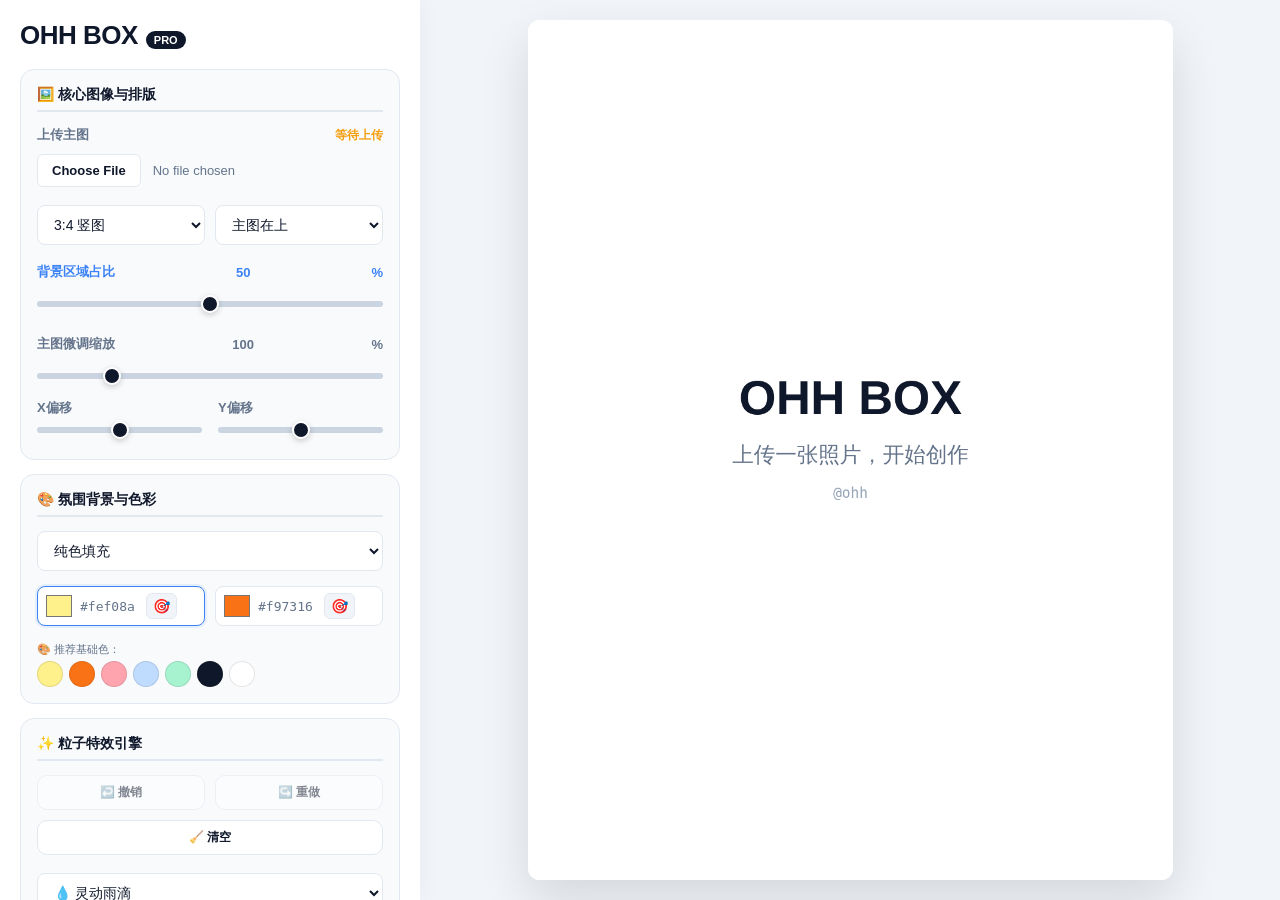
==== commit 0005fede: "重构为多文件并增加撤销功能" ====
--- a/index.html
+++ b/index.html
@@ -1,476 +1,130 @@
-<!DOCTYPE html>
-<html lang="zh-CN">
-<head>
-    <meta charset="UTF-8">
-    <meta name="viewport" content="width=device-width, initial-scale=1.0, maximum-scale=1.0, user-scalable=no">
-    <title>OHH BOX - 高阶排版与动效引擎</title>
-    <style>
-        :root { --bg-body: #f1f5f9; --panel-bg: #ffffff; --text-main: #0f172a; --text-sub: #64748b; --border: #e2e8f0; --primary: #0f172a; --primary-hover: #334155; --accent: #3b82f6; --radius: 14px; }
-        body { margin: 0; font-family: -apple-system, BlinkMacSystemFont, "Segoe UI", Roboto, sans-serif; background: var(--bg-body); display: flex; height: 100vh; overflow: hidden; color: var(--text-main); flex-direction: row; }
-        
-        .sidebar { width: 380px; background: var(--panel-bg); padding: 20px; box-shadow: 2px 0 20px rgba(0,0,0,0.04); overflow-y: auto; display: flex; flex-direction: column; gap: 14px; z-index: 10; }
-        .sidebar::-webkit-scrollbar { width: 6px; } .sidebar::-webkit-scrollbar-thumb { background-color: #cbd5e1; border-radius: 10px; }
-        .preview-area { flex: 1; display: flex; align-items: center; justify-content: center; padding: 20px; position: relative; }
-        
-        .header { display: flex; align-items: baseline; gap: 8px; margin-bottom: 4px; }
-        .brand { margin: 0; font-size: 26px; font-weight: 900; letter-spacing: -0.5px; }
-        .brand-tag { font-size: 11px; font-weight: 600; background: var(--primary); color: white; padding: 3px 8px; border-radius: 20px; }
-
-        .setting-card { background: #f8fafc; padding: 16px; border-radius: var(--radius); border: 1px solid var(--border); display: flex; flex-direction: column; gap: 10px; }
-        .card-title { font-size: 14px; font-weight: 700; color: var(--text-main); display: flex; align-items: center; gap: 6px; margin-bottom: 4px; border-bottom: 2px solid var(--border); padding-bottom: 6px;}
-        
-        label { font-size: 13px; font-weight: 600; color: var(--text-sub); display: flex; justify-content: space-between; align-items: center;}
-        select, input[type="text"] { width: 100%; padding: 10px 12px; border: 1px solid var(--border); border-radius: 8px; font-size: 14px; background: white; color: var(--text-main); font-weight: 500; outline: none; transition: border-color 0.2s; box-sizing: border-box;}
-        
-        .color-picker-wrapper { display: flex; align-items: center; gap: 6px; flex: 1; background: white; border: 1px solid var(--border); border-radius: 8px; padding: 4px 6px; overflow: hidden; transition: border-color 0.2s;}
-        .color-picker-wrapper.active { border-color: var(--accent); box-shadow: 0 0 0 2px rgba(59, 130, 246, 0.1); }
-        input[type="color"] { border: none; border-radius: 4px; width: 30px; height: 30px; cursor: pointer; background: white; padding: 0; }
-        .color-hex { border: none !important; padding: 0 !important; width: 60px !important; font-size: 13px !important; font-family: monospace; color: var(--text-sub) !important; background: transparent !important; }
-        .btn-picker { background: #f1f5f9; border: 1px solid var(--border); border-radius: 6px; padding: 4px 6px; cursor: pointer; font-size: 14px; display: flex; align-items: center; justify-content: center; transition: 0.2s;}
-        .btn-picker:hover { background: #e2e8f0; }
-
-        .quick-palette { display: flex; gap: 6px; margin-top: 4px; flex-wrap: wrap;}
-        .swatch { width: 24px; height: 24px; border-radius: 50%; cursor: pointer; border: 1px solid rgba(0,0,0,0.1); transition: transform 0.1s;}
-        .swatch:active { transform: scale(0.8); }
-
-        input[type="range"] { width: 100%; height: 6px; background: #cbd5e1; border-radius: 4px; outline: none; -webkit-appearance: none; margin: 10px 0; }
-        input[type="range"]::-webkit-slider-thumb { -webkit-appearance: none; width: 18px; height: 18px; background: var(--primary); border-radius: 50%; cursor: pointer; border: 2px solid white; box-shadow: 0 2px 6px rgba(0,0,0,0.2); }
-        
-        input[type="file"] { font-size: 13px; color: var(--text-sub); }
-        input[type="file"]::file-selector-button { border: none; background: white; border: 1px solid var(--border); padding: 8px 14px; border-radius: 6px; color: var(--text-main); cursor: pointer; font-weight: 600; margin-right: 12px; transition: 0.2s; }
-        
-        .btn-group { display: flex; gap: 10px; flex-wrap: wrap;}
-        .btn { flex: 1; min-width: 45%; border: none; padding: 12px; border-radius: 10px; cursor: pointer; font-weight: 700; font-size: 14px; transition: all 0.2s; display: flex; justify-content: center; align-items: center; gap: 6px; }
-        .btn:active { transform: scale(0.98); }
-        .btn-primary { background: var(--primary); color: white; }
-        .btn-success { background: #10b981; color: white; }
-        .btn-secondary { background: white; color: var(--text-main); border: 1px solid var(--border); }
-        .btn-danger { background: #ef4444; color: white; }
-
-        canvas { display: block; max-width: 100%; max-height: 100%; object-fit: contain; box-shadow: 0 20px 50px rgba(0,0,0,0.12); border-radius: 12px; background: white; touch-action: none; cursor: crosshair;}
-
-        #toast { position: fixed; top: 20px; left: 50%; transform: translateX(-50%); background: rgba(15, 23, 42, 0.9); color: white; padding: 12px 24px; border-radius: 30px; z-index: 1000; display: none; font-size: 14px; font-weight: bold; pointer-events: none; box-shadow: 0 10px 25px rgba(0,0,0,0.2); animation: pop 0.3s cubic-bezier(0.18, 0.89, 0.32, 1.28); }
-        @keyframes pop { 0% { transform: translate(-50%, -20px) scale(0.8); opacity: 0; } 100% { transform: translate(-50%, 0) scale(1); opacity: 1; } }
-
-        @media (max-width: 768px) {
-            body { flex-direction: column; }
-            .sidebar { width: 100%; height: 50vh; order: 2; padding: 16px; box-sizing: border-box; box-shadow: 0 -10px 20px rgba(0,0,0,0.05); border-radius: 20px 20px 0 0; }
-            .preview-area { height: 50vh; order: 1; padding: 16px; }
-            .header { justify-content: center; margin-bottom: 10px;}
-        }
-    </style>
-</head>
-<body>
-    <div id="toast">🎯 请点击右侧画面提取颜色</div>
-
-    <div class="sidebar">
-        <div class="header"><h1 class="brand">OHH BOX</h1><span class="brand-tag">PRO</span></div>
-        
-        <div class="setting-card">
-            <div class="card-title">🖼️ 核心图像与排版</div>
-            <label>上传主图 <span id="imgStatus" style="color: #f59e0b; font-size: 12px;">等待上传</span></label>
-            <input type="file" id="imageUpload" accept="image/*">
-            <div style="display:flex; gap:10px; margin-top:8px;">
-                <select id="canvasRatio" style="flex:1;"><option value="3:4">3:4 竖图</option><option value="1:1">1:1 正方</option><option value="4:3">4:3 横图</option><option value="9:16">9:16 视频</option></select>
-                <select id="layoutDir" style="flex:1;"><option value="top">主图在上</option><option value="bottom">主图在下</option><option value="left">主图在左</option><option value="right">主图在右</option></select>
-            </div>
-            
-            <label style="margin-top:8px; color: var(--accent);">背景区域占比 <span id="bgSplitRatioVal">50</span>%</label>
-            <input type="range" id="bgSplitRatio" min="10" max="90" value="50">
-            
-            <label style="margin-top:8px;">主图微调缩放 <span id="imgScaleVal">100</span>%</label>
-            <input type="range" id="imgScale" min="50" max="300" value="100">
-            <div style="display:flex; gap:16px;">
-                <div style="flex:1"><label>X偏移</label><input type="range" id="imgOffsetX" min="-400" max="400" value="0"></div>
-                <div style="flex:1"><label>Y偏移</label><input type="range" id="imgOffsetY" min="-400" max="400" value="0"></div>
-            </div>
-        </div>
-
-        <div class="setting-card">
-            <div class="card-title">🎨 氛围背景与色彩</div>
-            <select id="bgType"><option value="solid">纯色填充</option><option value="gradient">平滑渐变</option><option value="stripes">艺术条纹</option><option value="image">自定义背景图</option></select>
-            <div id="imageControls" style="display:none; margin-top:5px;"><input type="file" id="bgImageUpload" accept="image/*"></div>
-            
-            <div style="display:flex; gap:10px; margin-top:5px;" id="colorControls">
-                <div class="color-picker-wrapper active" id="wrapColor1">
-                    <input type="color" id="color1" value="#fef08a">
-                    <input type="text" id="color1Hex" class="color-hex" value="#fef08a">
-                    <button class="btn-picker" id="pickColor1" title="在图片上提取颜色">🎯</button>
-                </div>
-                <div class="color-picker-wrapper" id="wrapColor2">
-                    <input type="color" id="color2" value="#f97316">
-                    <input type="text" id="color2Hex" class="color-hex" value="#f97316">
-                    <button class="btn-picker" id="pickColor2" title="在图片上提取颜色">🎯</button>
-                </div>
-            </div>
-            
-            <div id="colorHistoryArea" style="display:none; margin-top: 6px; padding-top: 6px; border-top: 1px dashed var(--border);">
-                <div style="font-size: 11px; color: var(--text-sub); margin-bottom: 4px;">🕒 历史取色 (点击应用)：</div>
-                <div class="quick-palette" id="historyPalette"></div>
-            </div>
-
-            <div id="quickPaletteArea" style="margin-top: 6px;">
-                <div style="font-size: 11px; color: var(--text-sub); margin-bottom: 4px;">🎨 推荐基础色：</div>
-                <div class="quick-palette">
-                    <div class="swatch" data-c="#fef08a" style="background:#fef08a;"></div>
-                    <div class="swatch" data-c="#f97316" style="background:#f97316;"></div>
-                    <div class="swatch" data-c="#fda4af" style="background:#fda4af;"></div>
-                    <div class="swatch" data-c="#bfdbfe" style="background:#bfdbfe;"></div>
-                    <div class="swatch" data-c="#a7f3d0" style="background:#a7f3d0;"></div>
-                    <div class="swatch" data-c="#0f172a" style="background:#0f172a;"></div>
-                    <div class="swatch" data-c="#ffffff" style="background:#ffffff;"></div>
-                </div>
-            </div>
-
-            <div id="stripeControls" style="display:none; margin-top: 8px;">
-                <label>条纹粗细/疏密 <span id="stripeDensityVal">40</span>px</label>
-                <input type="range" id="stripeDensity" min="10" max="150" value="40">
-            </div>
-        </div>
-
-        <div class="setting-card">
-            <div class="card-title">✨ 粒子特效引擎</div>
-            <div style="display:flex; gap:10px;">
-                <select id="shapeType" style="flex:2;">
-                    <option value="drop">💧 灵动雨滴</option>
-                    <option value="star">⭐ 经典星星</option>
-                    <option value="heart">❤️ 浪漫爱心</option>
-                    <option value="leaf">🍃 飘落树叶</option>
-                    <option value="moon">🌙 弯弯月牙</option>
-                    <option value="circle">⏺️ 饱满圆点</option>
-                    <option value="square">⏹️ 现代正方</option>
-                    <option value="diamond">♦️ 锐利菱形</option>
-                    <option value="triangle">🔺 锐利三角</option>
-                    <option value="text">✍️ 文字/Emoji</option>
-                </select>
-                <input type="text" id="customText" value="OHH" style="display:none; flex:1;" placeholder="输入文字">
-            </div>
-            
-            <label style="margin-top:8px;">一键满屏粒子数 <span id="particleCountVal">30</span></label>
-            <input type="range" id="particleCount" min="5" max="150" value="30">
-            
-            <label style="margin-top:8px;">画笔发散范围 (随手画) <span id="scatterVal">40</span>px</label>
-            <input type="range" id="scatter" min="0" max="150" value="40">
-            
-            <div style="display:flex; gap:16px; margin-top:8px;">
-                <div style="flex:1"><label>形状基础大小 <span id="sizeVal">35</span></label><input type="range" id="sizeRange" min="15" max="150" value="35"></div>
-                <div style="flex:1"><label style="color: var(--accent);">大小差异 <span id="sizeVarVal">50</span>%</label><input type="range" id="sizeVar" min="0" max="100" value="50"></div>
-            </div>
-            
-            <label style="margin-top:4px;">边缘羽化 <span id="featherVal">10</span></label>
-            <input type="range" id="featherRange" min="0" max="40" value="10">
-            
-            <label style="margin-top:8px; cursor:pointer;"><input type="checkbox" id="unifiedRotation" style="margin-right:8px;">锁定形状统一朝向</label>
-            <div id="angleControl" style="display:none; margin-top:4px;"><input type="range" id="angleRange" min="0" max="360" value="0"></div>
-        </div>
-
-        <div class="setting-card" style="border-color: var(--accent); border-width: 2px;">
-            <div class="card-title" style="color: var(--accent);">🎬 动效与导出 (Live)</div>
-            <div class="btn-group">
-                <button class="btn btn-secondary" id="randomBtn">🎲 随机满屏</button>
-                <button class="btn btn-secondary" id="previewAnimBtn">▶️ 预览逐个出现</button>
-                <button class="btn btn-primary" id="downloadPngBtn" style="width:100%;">🖼️ 导出高清静态图 (PNG)</button>
-                <button class="btn btn-danger" id="recordAnimBtn" style="width:100%;">🎥 导出动态实况视频 (MP4)</button>
-            </div>
-        </div>
-    </div>
-
-    <div class="preview-area"><canvas id="mainCanvas"></canvas></div>
-
-    <script>
-        const SITE_CONFIG = { title: "OHH BOX", subtitle: "上传一张照片，开始创作", author: "@独立创作者" };
-
-        const canvas = document.getElementById('mainCanvas'); const ctx = canvas.getContext('2d');
-        let currentImage = null, currentBgImage = null, particles = [], isDrawing = false, lastPos = {x:0, y:0};
-        let isRecording = false, mediaRecorder, recordedChunks = [];
-        let animationFrameId = null;
-        let pickingColorFor = null; 
-
-        // --- 新增：历史颜色记忆系统 ---
-        let colorHistory = [];
-        let lastActiveColorInput = 'color1'; // 记住用户最后点的是哪个颜色的输入框
-
-        const ui = {
-            canvasRatio: document.getElementById('canvasRatio'), layoutDir: document.getElementById('layoutDir'), bgSplitRatio: document.getElementById('bgSplitRatio'),
-            bgType: document.getElementById('bgType'), color1: document.getElementById('color1'), color1Hex: document.getElementById('color1Hex'), color2: document.getElementById('color2'), color2Hex: document.getElementById('color2Hex'), stripeDensity: document.getElementById('stripeDensity'),
-            featherRange: document.getElementById('featherRange'), shapeType: document.getElementById('shapeType'), customText: document.getElementById('customText'),
-            sizeRange: document.getElementById('sizeRange'), sizeVar: document.getElementById('sizeVar'), unifiedRotation: document.getElementById('unifiedRotation'), angleRange: document.getElementById('angleRange'), angleControl: document.getElementById('angleControl'),
-            imgScale: document.getElementById('imgScale'), imgOffsetX: document.getElementById('imgOffsetX'), imgOffsetY: document.getElementById('imgOffsetY'), particleCount: document.getElementById('particleCount'),
-            scatter: document.getElementById('scatter') // ✅ 回归
-        };
-
-        function showToast(msg) { const t = document.getElementById('toast'); t.innerText = msg; t.style.display = 'block'; }
-        function hideToast() { document.getElementById('toast').style.display = 'none'; }
-        
-        // 激活状态高亮
-        function setActiveColorInput(target) {
-            lastActiveColorInput = target;
-            document.getElementById('wrapColor1').classList.remove('active');
-            document.getElementById('wrapColor2').classList.remove('active');
-            document.getElementById('wrap' + target.charAt(0).toUpperCase() + target.slice(1)).classList.add('active');
-        }
-
-        // 历史颜色渲染器
-        function addColorToHistory(hex) {
-            hex = hex.toUpperCase();
-            if(colorHistory[0] === hex) return; // 防止连续重复
-            colorHistory = colorHistory.filter(c => c !== hex); // 去重并移到最前
-            colorHistory.unshift(hex);
-            if(colorHistory.length > 8) colorHistory.pop(); // 最多存 8 个
-            
-            const area = document.getElementById('colorHistoryArea');
-            const palette = document.getElementById('historyPalette');
-            area.style.display = 'block';
-            palette.innerHTML = '';
-            colorHistory.forEach(c => {
-                const div = document.createElement('div');
-                div.className = 'swatch'; div.style.background = c;
-                div.onclick = () => { applyColor(lastActiveColorInput, c); }; // 点击应用到活跃的色块
-                palette.appendChild(div);
-            });
-        }
-
-        function applyColor(target, hex) {
-            ui[target].value = hex; ui[target + 'Hex'].value = hex;
-            setActiveColorInput(target);
-            render();
-        }
-
-        document.getElementById('wrapColor1').onclick = () => setActiveColorInput('color1');
-        document.getElementById('wrapColor2').onclick = () => setActiveColorInput('color2');
-
-        document.getElementById('pickColor1').onclick = (e) => { e.stopPropagation(); setActiveColorInput('color1'); pickingColorFor = 'color1'; showToast('🎯 请点击右侧画面提取颜色'); };
-        document.getElementById('pickColor2').onclick = (e) => { e.stopPropagation(); setActiveColorInput('color2'); pickingColorFor = 'color2'; showToast('🎯 请点击右侧画面提取颜色'); };
-
-        document.querySelectorAll('#quickPaletteArea .swatch').forEach(sw => {
-            sw.addEventListener('click', (e) => {
-                const c = e.target.getAttribute('data-c');
-                applyColor(lastActiveColorInput, c);
-                addColorToHistory(c);
-            });
-        });
-
-        // 监听颜色输入变化，加入历史
-        ['color1', 'color2'].forEach(target => {
-            ui[target].addEventListener('input', e => { ui[target+'Hex'].value = e.target.value.toUpperCase(); render(); });
-            ui[target].addEventListener('change', e => { addColorToHistory(e.target.value); }); // 收起调色盘时加入历史
-            ui[target+'Hex'].addEventListener('change', e => { 
-                if(/^#[0-9A-F]{6}$/i.test(e.target.value)){ applyColor(target, e.target.value); addColorToHistory(e.target.value); } 
-            });
-        });
-
-        function updateCanvasSize() {
-            const r = ui.canvasRatio.value.split(':'); canvas.width = 1080; canvas.height = Math.round((1080 / parseInt(r[0])) * parseInt(r[1]));
-            generateRandomParticles(); render();
-        }
-
-        function generateRandomParticles() {
-            particles = []; const count = parseInt(ui.particleCount.value); 
-            for(let i=0; i<count; i++) particles.push({ x: Math.random()*canvas.width, y: Math.random()*canvas.height, randSize: Math.random(), rotation: Math.random()*Math.PI*2, colorIndex: Math.random()>0.5?0:1 });
-        }
-
-        ui.canvasRatio.onchange = updateCanvasSize;
-        ui.bgType.onchange = (e) => { 
-            document.getElementById('imageControls').style.display = e.target.value === 'image' ? 'block' : 'none'; 
-            document.getElementById('colorControls').style.display = (e.target.value === 'solid' || e.target.value === 'gradient' || e.target.value === 'stripes') ? 'flex' : 'none'; 
-            document.getElementById('stripeControls').style.display = e.target.value === 'stripes' ? 'block' : 'none';
-            render(); 
-        };
-        ui.shapeType.onchange = (e) => { ui.customText.style.display = e.target.value === 'text' ? 'block' : 'none'; render(); };
-        ui.unifiedRotation.onchange = (e) => { ui.angleControl.style.display = e.target.checked ? 'block' : 'none'; render(); };
-        
-        ['layoutDir', 'bgSplitRatio', 'customText', 'angleRange', 'imgScale', 'imgOffsetX', 'imgOffsetY', 'featherRange', 'sizeRange', 'sizeVar', 'particleCount', 'stripeDensity', 'scatter'].forEach(k => {
-            if(ui[k]) { ui[k].oninput = ui[k].onchange = () => { if(document.getElementById(k+'Val')) document.getElementById(k+'Val').innerText = ui[k].value; if(k==='particleCount') generateRandomParticles(); render(); }; }
-        });
-
-        document.getElementById('imageUpload').onchange = (e) => {
-            if(!e.target.files[0]) return; const reader = new FileReader(); document.getElementById('imgStatus').innerText = "读取中..."; document.getElementById('imgStatus').style.color = "var(--primary)";
-            reader.onload = (ev) => { currentImage = new Image(); currentImage.onload = () => { document.getElementById('imgStatus').innerText = "已加载 ✅"; document.getElementById('imgStatus').style.color = "#10b981"; generateRandomParticles(); render(); }; currentImage.src = ev.target.result; };
-            reader.readAsDataURL(e.target.files[0]);
-        };
-        document.getElementById('bgImageUpload').onchange = (e) => {
-            if(!e.target.files[0]) return; const reader = new FileReader(); reader.onload = (ev) => { currentBgImage = new Image(); currentBgImage.onload = render; currentBgImage.src = ev.target.result; }; reader.readAsDataURL(e.target.files[0]);
-        };
-
-        function getPos(e) { const r = canvas.getBoundingClientRect(); const cx = e.touches ? e.touches[0].clientX : e.clientX; const cy = e.touches ? e.touches[0].clientY : e.clientY; return { x: (cx - r.left) * (canvas.width / r.width), y: (cy - r.top) * (canvas.height / r.height) }; }
-        
-        function startDrawing(e) { 
-            if(!currentImage) return; 
-            const pos = getPos(e);
-            if (pickingColorFor) {
-                try {
-                    const pixel = ctx.getImageData(pos.x, pos.y, 1, 1).data;
-                    const hex = '#' + ((1<<24) + (pixel[0]<<16) + (pixel[1]<<8) + pixel[2]).toString(16).slice(1).toUpperCase();
-                    applyColor(pickingColorFor, hex);
-                    addColorToHistory(hex);
-                } catch(err) { alert('跨域图片可能会受到浏览器安全限制无法取色，本地上传的图片不受影响。'); }
-                pickingColorFor = null; hideToast(); return; 
-            }
-            isDrawing = true; lastPos = pos; 
-        }
-        
-        function moveDrawing(e) {
-            if(!isDrawing || pickingColorFor) return; const pos = getPos(e);
-            if (Math.hypot(pos.x - lastPos.x, pos.y - lastPos.y) > 15) {
-                const scatterVal = parseInt(ui.scatter.value); // ✅ 读取新增的散布范围
-                particles.push({ 
-                    x: pos.x + (Math.random()-0.5) * scatterVal * 2, 
-                    y: pos.y + (Math.random()-0.5) * scatterVal * 2, 
-                    randSize: Math.random(), rotation: Math.random()*Math.PI*2, colorIndex: Math.random()>0.5?0:1 
-                });
-                lastPos = pos; render();
-            }
-            if(e.touches && e.cancelable) e.preventDefault();
-        }
-        canvas.addEventListener('mousedown', startDrawing); canvas.addEventListener('mousemove', moveDrawing); window.addEventListener('mouseup', () => isDrawing=false);
-        canvas.addEventListener('touchstart', startDrawing, {passive: false}); canvas.addEventListener('touchmove', moveDrawing, {passive: false}); canvas.addEventListener('touchend', () => isDrawing=false);
-
-        function drawShape(ctx, type, size) {
-            if(type === 'text'){ ctx.font = `bold ${size}px sans-serif`; ctx.textAlign='center'; ctx.textBaseline='middle'; ctx.fillText(ui.customText.value||'OHH', 0, 0); return false; }
-            ctx.beginPath();
-            if(type==='circle') { ctx.arc(0,0,size/2,0,Math.PI*2); }
-            else if(type==='star') { for(let i=0;i<10;i++){ let r=i%2==0?size/2:size/4; let a=i*Math.PI/5-Math.PI/2; ctx.lineTo(Math.cos(a)*r, Math.sin(a)*r); } }
-            else if(type==='drop') { ctx.moveTo(0,-size/2); ctx.quadraticCurveTo(size/3,0,size/3,size/4); ctx.arc(0,size/4,size/3,0,Math.PI); ctx.quadraticCurveTo(-size/3,0,0,-size/2); }
-            else if(type==='heart') { ctx.moveTo(0,size/4); ctx.bezierCurveTo(size/2,-size/4,size/2,-size/1.5,0,-size/3); ctx.bezierCurveTo(-size/2,-size/1.5,-size/2,-size/4,0,size/4); }
-            else if(type==='leaf') { ctx.moveTo(0,-size/2); ctx.quadraticCurveTo(size/2,0,0,size/2); ctx.quadraticCurveTo(-size/2,0,0,-size/2); }
-            else if(type==='moon') { ctx.arc(0, 0, size/2, Math.PI*0.5, Math.PI*1.5, false); ctx.arc(size/6, 0, size/2.5, Math.PI*1.5, Math.PI*0.5, true); }
-            else if(type==='square') { ctx.rect(-size/2, -size/2, size, size); }
-            else if(type==='diamond') { ctx.moveTo(0, -size/2); ctx.lineTo(size/2, 0); ctx.lineTo(0, size/2); ctx.lineTo(-size/2, 0); }
-            else if(type==='triangle') { ctx.moveTo(0, -size/2); ctx.lineTo(size/2, size/2); ctx.lineTo(-size/2, size/2); } // 新增三角形
-            ctx.closePath(); return true;
-        }
-
-        function render(drawLimit = particles.length) {
-            ctx.clearRect(0,0,canvas.width,canvas.height);
-            
-            if(!currentImage) {
-                ctx.fillStyle = '#ffffff'; ctx.fillRect(0,0,canvas.width,canvas.height);
-                ctx.textAlign = 'center'; ctx.fillStyle = '#0f172a';
-                ctx.font = 'bold 80px -apple-system, sans-serif'; ctx.fillText(SITE_CONFIG.title, canvas.width/2, canvas.height/2 - 60);
-                ctx.fillStyle = '#64748b'; ctx.font = '36px sans-serif'; ctx.fillText(SITE_CONFIG.subtitle, canvas.width/2, canvas.height/2 + 20);
-                ctx.fillStyle = '#94a3b8'; ctx.font = '24px monospace'; ctx.fillText(SITE_CONFIG.author, canvas.width/2, canvas.height/2 + 80);
-                return;
-            }
-
-            const layout = ui.layoutDir.value; 
-            const splitRatio = parseInt(ui.bgSplitRatio.value) / 100;
-            let imgR = {x:0, y:0, w:canvas.width, h:canvas.height}; 
-            let bgR = {x:0, y:0, w:canvas.width, h:canvas.height};
-            
-            if(layout==='top') { imgR.h = canvas.height * (1 - splitRatio); bgR.y = imgR.h; bgR.h = canvas.height * splitRatio; } 
-            else if(layout==='bottom') { bgR.h = canvas.height * splitRatio; imgR.y = bgR.h; imgR.h = canvas.height * (1 - splitRatio); } 
-            else if(layout==='left') { imgR.w = canvas.width * (1 - splitRatio); bgR.x = imgR.w; bgR.w = canvas.width * splitRatio; } 
-            else if(layout==='right') { bgR.w = canvas.width * splitRatio; imgR.x = bgR.w; imgR.w = canvas.width * (1 - splitRatio); }
-
-            let defW = canvas.width, defH = canvas.height;
-            if(layout === 'top' || layout === 'bottom') defH = canvas.height / 2;
-            if(layout === 'left' || layout === 'right') defW = canvas.width / 2;
-            
-            const scale = parseInt(ui.imgScale.value)/100, ox = parseInt(ui.imgOffsetX.value), oy = parseInt(ui.imgOffsetY.value);
-            const s = Math.max(defW/currentImage.width, defH/currentImage.height) * scale;
-            let defX = layout === 'right' ? canvas.width/2 : 0; let defY = layout === 'bottom' ? canvas.height/2 : 0;
-            const dx = defX + (defW - currentImage.width * s) / 2 + ox;
-            const dy = defY + (defH - currentImage.height * s) / 2 + oy;
-
-            if(ui.bgType.value==='image' && currentBgImage){
-                let bgs = Math.max(canvas.width/currentBgImage.width, canvas.height/currentBgImage.height);
-                ctx.drawImage(currentBgImage, (canvas.width-currentBgImage.width*bgs)/2, (canvas.height-currentBgImage.height*bgs)/2, currentBgImage.width*bgs, currentBgImage.height*bgs);
-            } else {
-                let g = ctx.createLinearGradient(0,0,canvas.width,canvas.height); g.addColorStop(0,ui.color1.value); g.addColorStop(1,ui.color2.value);
-                ctx.fillStyle = ui.bgType.value==='gradient'?g:ui.color1.value; ctx.fillRect(0,0,canvas.width,canvas.height);
-                if(ui.bgType.value==='stripes'){ 
-                    ctx.fillStyle=ui.color2.value; const density = parseInt(ui.stripeDensity.value);
-                    for(let i=0; i<canvas.width+canvas.height; i+=density*2) ctx.fillRect(i, 0, density, canvas.height); 
-                }
-            }
-
-            const imgCanvas = document.createElement('canvas'); imgCanvas.width=canvas.width; imgCanvas.height=canvas.height; const iCtx = imgCanvas.getContext('2d');
-            
-            iCtx.save(); iCtx.beginPath(); iCtx.rect(imgR.x, imgR.y, imgR.w, imgR.h); iCtx.clip();
-            iCtx.drawImage(currentImage, dx, dy, currentImage.width*s, currentImage.height*s); iCtx.restore();
-
-            const rot = ui.unifiedRotation.checked ? ui.angleRange.value*Math.PI/180 : null;
-            const feather = parseInt(ui.featherRange.value); const isStripe = ui.bgType.value === 'stripes';
-            iCtx.globalCompositeOperation = isStripe ? 'source-over' : 'destination-out';
-            
-            const activeParticles = particles.slice(0, drawLimit);
-            const baseSize = parseInt(ui.sizeRange.value);
-            const varRatio = parseInt(ui.sizeVar.value) / 100;
-
-            activeParticles.forEach(p => {
-                if(p.x>imgR.x && p.x<imgR.x+imgR.w && p.y>imgR.y && p.y<imgR.y+imgR.h){
-                    iCtx.save(); iCtx.translate(p.x, p.y); iCtx.rotate(rot??p.rotation);
-                    if(isStripe) iCtx.fillStyle = p.colorIndex === 0 ? ui.color1.value : ui.color2.value;
-                    else { iCtx.fillStyle='black'; if(feather>0){ iCtx.shadowColor='black'; iCtx.shadowBlur=feather; } }
-                    const pSize = baseSize * (1 - varRatio) + p.randSize * baseSize * varRatio * 2;
-                    if(drawShape(iCtx, ui.shapeType.value, pSize)) iCtx.fill(); 
-                    iCtx.restore();
-                }
-            });
-            ctx.drawImage(imgCanvas, 0, 0);
-
-            activeParticles.forEach(p => {
-                if(p.x>bgR.x && p.x<bgR.x+bgR.w && p.y>bgR.y && p.y<bgR.y+bgR.h){
-                    const pSize = baseSize * (1 - varRatio) + p.randSize * baseSize * varRatio * 2;
-                    const fCanvas = document.createElement('canvas'); fCanvas.width=pSize*2+feather; fCanvas.height=pSize*2+feather; const fCtx = fCanvas.getContext('2d'); 
-                    fCtx.translate(pSize+feather/2, pSize+feather/2); fCtx.rotate(rot??p.rotation);
-                    fCtx.fillStyle='black'; if(feather>0){ fCtx.shadowColor='black'; fCtx.shadowBlur=feather; }
-                    if(drawShape(fCtx, ui.shapeType.value, pSize)) fCtx.fill();
-                    fCtx.globalCompositeOperation='source-in'; fCtx.shadowColor='transparent';
-                    
-                    let sx = p.x, sy = p.y; 
-                    if(layout==='top') sy-=canvas.height * (1-splitRatio); else if(layout==='bottom') sy+=canvas.height * splitRatio; 
-                    else if(layout==='left') sx-=canvas.width * (1-splitRatio); else if(layout==='right') sx+=canvas.width * splitRatio;
-                    
-                    fCtx.drawImage(currentImage, dx-sx+pSize+feather/2, dy-sy+pSize+feather/2, currentImage.width*s, currentImage.height*s);
-                    ctx.drawImage(fCanvas, p.x-pSize-feather/2, p.y-pSize-feather/2);
-                }
-            });
-        }
-
-        function playAnimation(onComplete = null) {
-            if(!currentImage) return;
-            if(animationFrameId) cancelAnimationFrame(animationFrameId);
-            let startTime = null; const TOTAL_DURATION = 2500; 
-            function step(timestamp) {
-                if(!startTime) startTime = timestamp;
-                let progress = Math.min((timestamp - startTime) / TOTAL_DURATION, 1);
-                let easeOutProgress = 1 - Math.pow(1 - progress, 3);
-                let currentLimit = Math.floor(easeOutProgress * particles.length);
-                render(currentLimit);
-                if(progress < 1) animationFrameId = requestAnimationFrame(step);
-                else if(onComplete) onComplete();
-            }
-            requestAnimationFrame(step);
-        }
-
-        document.getElementById('randomBtn').onclick = () => { generateRandomParticles(); render(); };
-        document.getElementById('previewAnimBtn').onclick = () => { playAnimation(); };
-        document.getElementById('downloadPngBtn').onclick = () => { if(!currentImage)return; render(); const a=document.createElement('a'); a.download=`OHH_BOX_${Date.now()}.png`; a.href=canvas.toDataURL('image/png'); a.click(); };
-        
-        document.getElementById('recordAnimBtn').onclick = (e) => {
-            if(!currentImage) return;
-            const btn = e.target;
-            if (!isRecording) {
-                const stream = canvas.captureStream(30); 
-                const mimeType = MediaRecorder.isTypeSupported('video/mp4') ? 'video/mp4' : (MediaRecorder.isTypeSupported('video/webm; codecs=vp9') ? 'video/webm; codecs=vp9' : 'video/webm');
-                mediaRecorder = new MediaRecorder(stream, { mimeType: mimeType });
-                mediaRecorder.ondataavailable = ev => { if (ev.data.size > 0) recordedChunks.push(ev.data); };
-                mediaRecorder.onstop = () => {
-                    const blob = new Blob(recordedChunks, { type: mimeType });
-                    const url = URL.createObjectURL(blob); const a = document.createElement('a'); a.href = url; 
-                    a.download = `OHH_BOX_Live_${Date.now()}.${mimeType.includes('mp4') ? 'mp4' : 'webm'}`; a.click(); URL.revokeObjectURL(url);
-                    btn.innerHTML = "🎥 导出动态实况视频 (MP4)"; btn.classList.replace('btn-success', 'btn-danger'); isRecording = false;
-                };
-                
-                mediaRecorder.start(); isRecording = true;
-                btn.innerHTML = "⏳ 正在录制动效中..."; btn.classList.replace('btn-danger', 'btn-success'); recordedChunks = [];
-                
-                playAnimation(() => { setTimeout(() => mediaRecorder.stop(), 500); });
-            }
-        };
-        
-        updateCanvasSize();
-    </script>
-</body>
-</html>
+<!DOCTYPE html>
+<html lang="zh-CN">
+<head>
+    <meta charset="UTF-8">
+    <meta name="viewport" content="width=device-width, initial-scale=1.0, maximum-scale=1.0, user-scalable=no">
+    <title>OHH BOX - 高阶排版与动效引擎</title>
+    <link rel="stylesheet" href="style.css">
+</head>
+<body>
+    <div id="toast">🎯 请点击右侧画面提取颜色</div>
+
+    <div class="sidebar">
+        <div class="header"><h1 class="brand">OHH BOX</h1><span class="brand-tag">PRO</span></div>
+        
+        <div class="setting-card">
+            <div class="card-title">🖼️ 核心图像与排版</div>
+            <label>上传主图 <span id="imgStatus" style="color: #f59e0b; font-size: 12px;">等待上传</span></label>
+            <input type="file" id="imageUpload" accept="image/*">
+            <div style="display:flex; gap:10px; margin-top:8px;">
+                <select id="canvasRatio" style="flex:1;"><option value="3:4">3:4 竖图</option><option value="1:1">1:1 正方</option><option value="4:3">4:3 横图</option><option value="9:16">9:16 视频</option></select>
+                <select id="layoutDir" style="flex:1;"><option value="top">主图在上</option><option value="bottom">主图在下</option><option value="left">主图在左</option><option value="right">主图在右</option></select>
+            </div>
+            <label style="margin-top:8px; color: var(--accent);">背景区域占比 <span id="bgSplitRatioVal">50</span>%</label>
+            <input type="range" id="bgSplitRatio" min="10" max="90" value="50">
+            <label style="margin-top:8px;">主图微调缩放 <span id="imgScaleVal">100</span>%</label>
+            <input type="range" id="imgScale" min="50" max="300" value="100">
+            <div style="display:flex; gap:16px;">
+                <div style="flex:1"><label>X偏移</label><input type="range" id="imgOffsetX" min="-400" max="400" value="0"></div>
+                <div style="flex:1"><label>Y偏移</label><input type="range" id="imgOffsetY" min="-400" max="400" value="0"></div>
+            </div>
+        </div>
+
+        <div class="setting-card">
+            <div class="card-title">🎨 氛围背景与色彩</div>
+            <select id="bgType"><option value="solid">纯色填充</option><option value="gradient">平滑渐变</option><option value="stripes">艺术条纹</option><option value="image">自定义背景图</option></select>
+            <div id="imageControls" style="display:none; margin-top:5px;"><input type="file" id="bgImageUpload" accept="image/*"></div>
+            
+            <div style="display:flex; gap:10px; margin-top:5px;" id="colorControls">
+                <div class="color-picker-wrapper active" id="wrapColor1">
+                    <input type="color" id="color1" value="#fef08a">
+                    <input type="text" id="color1Hex" class="color-hex" value="#fef08a">
+                    <button class="btn-picker" id="pickColor1" title="在图片上提取颜色">🎯</button>
+                </div>
+                <div class="color-picker-wrapper" id="wrapColor2">
+                    <input type="color" id="color2" value="#f97316">
+                    <input type="text" id="color2Hex" class="color-hex" value="#f97316">
+                    <button class="btn-picker" id="pickColor2" title="在图片上提取颜色">🎯</button>
+                </div>
+            </div>
+            
+            <div id="colorHistoryArea" style="display:none; margin-top: 6px; padding-top: 6px; border-top: 1px dashed var(--border);">
+                <div style="font-size: 11px; color: var(--text-sub); margin-bottom: 4px;">🕒 历史取色 (点击应用)：</div>
+                <div class="quick-palette" id="historyPalette"></div>
+            </div>
+
+            <div id="quickPaletteArea" style="margin-top: 6px;">
+                <div style="font-size: 11px; color: var(--text-sub); margin-bottom: 4px;">🎨 推荐基础色：</div>
+                <div class="quick-palette">
+                    <div class="swatch" data-c="#fef08a" style="background:#fef08a;"></div>
+                    <div class="swatch" data-c="#f97316" style="background:#f97316;"></div>
+                    <div class="swatch" data-c="#fda4af" style="background:#fda4af;"></div>
+                    <div class="swatch" data-c="#bfdbfe" style="background:#bfdbfe;"></div>
+                    <div class="swatch" data-c="#a7f3d0" style="background:#a7f3d0;"></div>
+                    <div class="swatch" data-c="#0f172a" style="background:#0f172a;"></div>
+                    <div class="swatch" data-c="#ffffff" style="background:#ffffff;"></div>
+                </div>
+            </div>
+
+            <div id="stripeControls" style="display:none; margin-top: 8px;">
+                <label>条纹粗细/疏密 <span id="stripeDensityVal">40</span>px</label>
+                <input type="range" id="stripeDensity" min="10" max="150" value="40">
+            </div>
+        </div>
+
+        <div class="setting-card">
+            <div class="card-title">✨ 粒子特效引擎</div>
+            
+            <div class="btn-group" style="margin-bottom: 8px;">
+                <button class="btn btn-secondary" id="undoBtn" style="padding: 8px; font-size: 12px; opacity: 0.5;" disabled>↩️ 撤销</button>
+                <button class="btn btn-secondary" id="redoBtn" style="padding: 8px; font-size: 12px; opacity: 0.5;" disabled>↪️ 重做</button>
+                <button class="btn btn-secondary" id="clearBtn" style="padding: 8px; font-size: 12px;">🧹 清空</button>
+            </div>
+
+            <div style="display:flex; gap:10px;">
+                <select id="shapeType" style="flex:2;">
+                    <option value="drop">💧 灵动雨滴</option><option value="star">⭐ 经典星星</option><option value="heart">❤️ 浪漫爱心</option>
+                    <option value="leaf">🍃 飘落树叶</option><option value="moon">🌙 弯弯月牙</option><option value="circle">⏺️ 饱满圆点</option>
+                    <option value="square">⏹️ 现代正方</option><option value="diamond">♦️ 锐利菱形</option><option value="triangle">🔺 锐利三角</option>
+                    <option value="text">✍️ 文字/Emoji</option>
+                    <option value="custom">🧩 自定义上传形状</option>
+                </select>
+                <input type="text" id="customText" value="OHH" style="display:none; flex:1;" placeholder="输入文字">
+            </div>
+            
+            <div id="customShapeUploadWrapper" style="display:none; margin-top: 8px; padding: 8px; background: #f8fafc; border-radius: 6px; border: 1px dashed var(--border);">
+                <label style="font-size:11px; margin-bottom:4px;">上传透明底图片或SVG作为形状：</label>
+                <input type="file" id="customShapeUpload" accept="image/png, image/svg+xml, image/webp">
+            </div>
+            
+            <label style="margin-top:8px;">一键满屏粒子数 <span id="particleCountVal">30</span></label>
+            <input type="range" id="particleCount" min="5" max="150" value="30">
+            <label style="margin-top:8px;">画笔发散范围 (随手画) <span id="scatterVal">40</span>px</label>
+            <input type="range" id="scatter" min="0" max="150" value="40">
+            
+            <div style="display:flex; gap:16px; margin-top:8px;">
+                <div style="flex:1"><label>基础大小 <span id="sizeVal">35</span></label><input type="range" id="sizeRange" min="15" max="150" value="35"></div>
+                <div style="flex:1"><label style="color: var(--accent);">大小差异 <span id="sizeVarVal">50</span>%</label><input type="range" id="sizeVar" min="0" max="100" value="50"></div>
+            </div>
+            
+            <label style="margin-top:4px;">边缘羽化 <span id="featherVal">10</span></label>
+            <input type="range" id="featherRange" min="0" max="40" value="10">
+            <label style="margin-top:8px; cursor:pointer;"><input type="checkbox" id="unifiedRotation" style="margin-right:8px;">锁定形状统一朝向</label>
+            <div id="angleControl" style="display:none; margin-top:4px;"><input type="range" id="angleRange" min="0" max="360" value="0"></div>
+        </div>
+
+        <div class="setting-card" style="border-color: var(--accent); border-width: 2px;">
+            <div class="card-title" style="color: var(--accent);">🎬 动效与导出 (Live)</div>
+            <div class="btn-group">
+                <button class="btn btn-secondary" id="randomBtn">🎲 随机满屏</button>
+                <button class="btn btn-secondary" id="previewAnimBtn">▶️ 预览动效</button>
+                <button class="btn btn-primary" id="downloadPngBtn" style="width:100%;">🖼️ 导出高清静态图 (PNG)</button>
+                <button class="btn btn-danger" id="recordAnimBtn" style="width:100%;">🎥 导出动态实况视频 (MP4)</button>
+            </div>
+        </div>
+    </div>
+    <div class="preview-area"><canvas id="mainCanvas"></canvas></div>
+
+    <script src="main.js"></script>
+</body>
+</html>
--- a/style.css
+++ b/style.css
@@ -0,0 +1,53 @@
+:root { --bg-body: #f1f5f9; --panel-bg: #ffffff; --text-main: #0f172a; --text-sub: #64748b; --border: #e2e8f0; --primary: #0f172a; --primary-hover: #334155; --accent: #3b82f6; --radius: 14px; }
+body { margin: 0; font-family: -apple-system, BlinkMacSystemFont, "Segoe UI", Roboto, sans-serif; background: var(--bg-body); display: flex; height: 100vh; overflow: hidden; color: var(--text-main); flex-direction: row; }
+
+.sidebar { width: 380px; background: var(--panel-bg); padding: 20px; box-shadow: 2px 0 20px rgba(0,0,0,0.04); overflow-y: auto; display: flex; flex-direction: column; gap: 14px; z-index: 10; }
+.sidebar::-webkit-scrollbar { width: 6px; } .sidebar::-webkit-scrollbar-thumb { background-color: #cbd5e1; border-radius: 10px; }
+.preview-area { flex: 1; display: flex; align-items: center; justify-content: center; padding: 20px; position: relative; }
+
+.header { display: flex; align-items: baseline; gap: 8px; margin-bottom: 4px; }
+.brand { margin: 0; font-size: 26px; font-weight: 900; letter-spacing: -0.5px; }
+.brand-tag { font-size: 11px; font-weight: 600; background: var(--primary); color: white; padding: 3px 8px; border-radius: 20px; }
+
+.setting-card { background: #f8fafc; padding: 16px; border-radius: var(--radius); border: 1px solid var(--border); display: flex; flex-direction: column; gap: 10px; }
+.card-title { font-size: 14px; font-weight: 700; color: var(--text-main); display: flex; align-items: center; gap: 6px; margin-bottom: 4px; border-bottom: 2px solid var(--border); padding-bottom: 6px;}
+
+label { font-size: 13px; font-weight: 600; color: var(--text-sub); display: flex; justify-content: space-between; align-items: center;}
+select, input[type="text"] { width: 100%; padding: 10px 12px; border: 1px solid var(--border); border-radius: 8px; font-size: 14px; background: white; color: var(--text-main); font-weight: 500; outline: none; transition: border-color 0.2s; box-sizing: border-box;}
+
+.color-picker-wrapper { display: flex; align-items: center; gap: 6px; flex: 1; background: white; border: 1px solid var(--border); border-radius: 8px; padding: 4px 6px; overflow: hidden; transition: border-color 0.2s;}
+.color-picker-wrapper.active { border-color: var(--accent); box-shadow: 0 0 0 2px rgba(59, 130, 246, 0.1); }
+input[type="color"] { border: none; border-radius: 4px; width: 30px; height: 30px; cursor: pointer; background: white; padding: 0; }
+.color-hex { border: none !important; padding: 0 !important; width: 60px !important; font-size: 13px !important; font-family: monospace; color: var(--text-sub) !important; background: transparent !important; }
+.btn-picker { background: #f1f5f9; border: 1px solid var(--border); border-radius: 6px; padding: 4px 6px; cursor: pointer; font-size: 14px; display: flex; align-items: center; justify-content: center; transition: 0.2s;}
+.btn-picker:hover { background: #e2e8f0; }
+
+.quick-palette { display: flex; gap: 6px; margin-top: 4px; flex-wrap: wrap;}
+.swatch { width: 24px; height: 24px; border-radius: 50%; cursor: pointer; border: 1px solid rgba(0,0,0,0.1); transition: transform 0.1s;}
+.swatch:active { transform: scale(0.8); }
+
+input[type="range"] { width: 100%; height: 6px; background: #cbd5e1; border-radius: 4px; outline: none; -webkit-appearance: none; margin: 10px 0; }
+input[type="range"]::-webkit-slider-thumb { -webkit-appearance: none; width: 18px; height: 18px; background: var(--primary); border-radius: 50%; cursor: pointer; border: 2px solid white; box-shadow: 0 2px 6px rgba(0,0,0,0.2); }
+
+input[type="file"] { font-size: 13px; color: var(--text-sub); }
+input[type="file"]::file-selector-button { border: none; background: white; border: 1px solid var(--border); padding: 8px 14px; border-radius: 6px; color: var(--text-main); cursor: pointer; font-weight: 600; margin-right: 12px; transition: 0.2s; }
+
+.btn-group { display: flex; gap: 10px; flex-wrap: wrap;}
+.btn { flex: 1; min-width: 45%; border: none; padding: 12px; border-radius: 10px; cursor: pointer; font-weight: 700; font-size: 14px; transition: all 0.2s; display: flex; justify-content: center; align-items: center; gap: 6px; }
+.btn:active { transform: scale(0.98); }
+.btn-primary { background: var(--primary); color: white; }
+.btn-success { background: #10b981; color: white; }
+.btn-secondary { background: white; color: var(--text-main); border: 1px solid var(--border); }
+.btn-danger { background: #ef4444; color: white; }
+
+canvas { display: block; max-width: 100%; max-height: 100%; object-fit: contain; box-shadow: 0 20px 50px rgba(0,0,0,0.12); border-radius: 12px; background: white; touch-action: none; cursor: crosshair;}
+
+#toast { position: fixed; top: 20px; left: 50%; transform: translateX(-50%); background: rgba(15, 23, 42, 0.9); color: white; padding: 12px 24px; border-radius: 30px; z-index: 1000; display: none; font-size: 14px; font-weight: bold; pointer-events: none; box-shadow: 0 10px 25px rgba(0,0,0,0.2); animation: pop 0.3s cubic-bezier(0.18, 0.89, 0.32, 1.28); }
+@keyframes pop { 0% { transform: translate(-50%, -20px) scale(0.8); opacity: 0; } 100% { transform: translate(-50%, 0) scale(1); opacity: 1; } }
+
+@media (max-width: 768px) {
+    body { flex-direction: column; }
+    .sidebar { width: 100%; height: 50vh; order: 2; padding: 16px; box-sizing: border-box; box-shadow: 0 -10px 20px rgba(0,0,0,0.05); border-radius: 20px 20px 0 0; }
+    .preview-area { height: 50vh; order: 1; padding: 16px; }
+    .header { justify-content: center; margin-bottom: 10px;}
+}
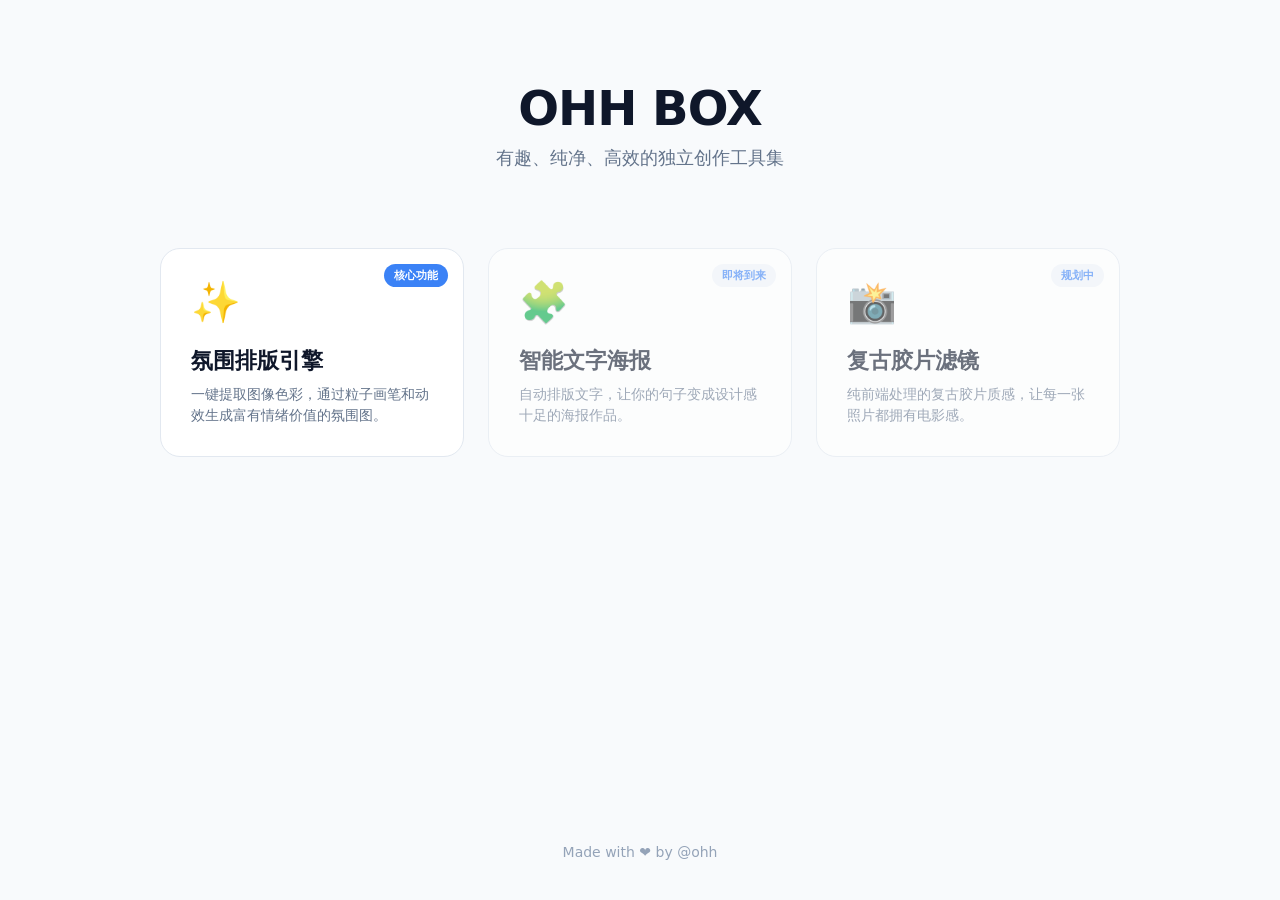
==== commit a3970f1c: "升级为工具箱模式，加入导航中心" ====
--- a/index.html
+++ b/index.html
@@ -2,129 +2,67 @@
 <html lang="zh-CN">
 <head>
     <meta charset="UTF-8">
-    <meta name="viewport" content="width=device-width, initial-scale=1.0, maximum-scale=1.0, user-scalable=no">
-    <title>OHH BOX - 高阶排版与动效引擎</title>
-    <link rel="stylesheet" href="style.css">
+    <meta name="viewport" content="width=device-width, initial-scale=1.0">
+    <title>OHH BOX - 独立创意工具箱</title>
+    <style>
+        :root { --bg: #f8fafc; --text: #0f172a; --primary: #3b82f6; --radius: 20px; }
+        body { margin: 0; font-family: system-ui, -apple-system, sans-serif; background: var(--bg); color: var(--text); display: flex; flex-direction: column; align-items: center; min-height: 100vh; }
+        
+        .header { text-align: center; padding: 80px 20px 40px; }
+        .brand { font-size: 48px; font-weight: 900; letter-spacing: -1px; margin: 0; }
+        .subtitle { color: #64748b; margin-top: 10px; font-size: 18px; }
+
+        .tools-grid { display: grid; grid-template-columns: repeat(auto-fit, minmax(280px, 1fr)); gap: 24px; width: 100%; max-width: 1000px; padding: 20px; box-sizing: border-box; }
+        
+        /* 工具卡片设计 */
+        .tool-card { 
+            background: #ffffff; padding: 30px; border-radius: var(--radius); border: 1px solid #e2e8f0; 
+            text-decoration: none; color: inherit; transition: all 0.3s cubic-bezier(0.4, 0, 0.2, 1);
+            display: flex; flex-direction: column; position: relative; overflow: hidden;
+        }
+        .tool-card:hover { transform: translateY(-8px); border-color: var(--primary); box-shadow: 0 20px 40px rgba(0,0,0,0.05); }
+        
+        .tool-icon { font-size: 40px; margin-bottom: 20px; }
+        .tool-name { font-size: 22px; font-weight: 800; margin-bottom: 8px; }
+        .tool-desc { font-size: 14px; color: #64748b; line-height: 1.5; }
+        
+        .badge { position: absolute; top: 15px; right: 15px; background: #f1f5f9; font-size: 11px; padding: 4px 10px; border-radius: 20px; font-weight: 700; color: var(--primary); }
+        .badge.new { background: var(--primary); color: white; }
+
+        .footer { margin-top: auto; padding: 40px; color: #94a3b8; font-size: 14px; }
+    </style>
 </head>
 <body>
-    <div id="toast">🎯 请点击右侧画面提取颜色</div>
+    <header class="header">
+        <h1 class="brand">OHH BOX</h1>
+        <p class="subtitle">有趣、纯净、高效的独立创作工具集</p>
+    </header>
 
-    <div class="sidebar">
-        <div class="header"><h1 class="brand">OHH BOX</h1><span class="brand-tag">PRO</span></div>
-        
-        <div class="setting-card">
-            <div class="card-title">🖼️ 核心图像与排版</div>
-            <label>上传主图 <span id="imgStatus" style="color: #f59e0b; font-size: 12px;">等待上传</span></label>
-            <input type="file" id="imageUpload" accept="image/*">
-            <div style="display:flex; gap:10px; margin-top:8px;">
-                <select id="canvasRatio" style="flex:1;"><option value="3:4">3:4 竖图</option><option value="1:1">1:1 正方</option><option value="4:3">4:3 横图</option><option value="9:16">9:16 视频</option></select>
-                <select id="layoutDir" style="flex:1;"><option value="top">主图在上</option><option value="bottom">主图在下</option><option value="left">主图在左</option><option value="right">主图在右</option></select>
-            </div>
-            <label style="margin-top:8px; color: var(--accent);">背景区域占比 <span id="bgSplitRatioVal">50</span>%</label>
-            <input type="range" id="bgSplitRatio" min="10" max="90" value="50">
-            <label style="margin-top:8px;">主图微调缩放 <span id="imgScaleVal">100</span>%</label>
-            <input type="range" id="imgScale" min="50" max="300" value="100">
-            <div style="display:flex; gap:16px;">
-                <div style="flex:1"><label>X偏移</label><input type="range" id="imgOffsetX" min="-400" max="400" value="0"></div>
-                <div style="flex:1"><label>Y偏移</label><input type="range" id="imgOffsetY" min="-400" max="400" value="0"></div>
-            </div>
-        </div>
+    <main class="tools-grid">
+        <a href="./ohh-box/index.html" class="tool-card">
+            <span class="badge new">核心功能</span>
+            <div class="tool-icon">✨</div>
+            <div class="tool-name">氛围排版引擎</div>
+            <div class="tool-desc">一键提取图像色彩，通过粒子画笔和动效生成富有情绪价值的氛围图。</div>
+        </a>
 
-        <div class="setting-card">
-            <div class="card-title">🎨 氛围背景与色彩</div>
-            <select id="bgType"><option value="solid">纯色填充</option><option value="gradient">平滑渐变</option><option value="stripes">艺术条纹</option><option value="image">自定义背景图</option></select>
-            <div id="imageControls" style="display:none; margin-top:5px;"><input type="file" id="bgImageUpload" accept="image/*"></div>
-            
-            <div style="display:flex; gap:10px; margin-top:5px;" id="colorControls">
-                <div class="color-picker-wrapper active" id="wrapColor1">
-                    <input type="color" id="color1" value="#fef08a">
-                    <input type="text" id="color1Hex" class="color-hex" value="#fef08a">
-                    <button class="btn-picker" id="pickColor1" title="在图片上提取颜色">🎯</button>
-                </div>
-                <div class="color-picker-wrapper" id="wrapColor2">
-                    <input type="color" id="color2" value="#f97316">
-                    <input type="text" id="color2Hex" class="color-hex" value="#f97316">
-                    <button class="btn-picker" id="pickColor2" title="在图片上提取颜色">🎯</button>
-                </div>
-            </div>
-            
-            <div id="colorHistoryArea" style="display:none; margin-top: 6px; padding-top: 6px; border-top: 1px dashed var(--border);">
-                <div style="font-size: 11px; color: var(--text-sub); margin-bottom: 4px;">🕒 历史取色 (点击应用)：</div>
-                <div class="quick-palette" id="historyPalette"></div>
-            </div>
+        <a href="#" class="tool-card" style="opacity: 0.6; cursor: not-allowed;">
+            <span class="badge">即将到来</span>
+            <div class="tool-icon">🧩</div>
+            <div class="tool-name">智能文字海报</div>
+            <div class="tool-desc">自动排版文字，让你的句子变成设计感十足的海报作品。</div>
+        </a>
 
-            <div id="quickPaletteArea" style="margin-top: 6px;">
-                <div style="font-size: 11px; color: var(--text-sub); margin-bottom: 4px;">🎨 推荐基础色：</div>
-                <div class="quick-palette">
-                    <div class="swatch" data-c="#fef08a" style="background:#fef08a;"></div>
-                    <div class="swatch" data-c="#f97316" style="background:#f97316;"></div>
-                    <div class="swatch" data-c="#fda4af" style="background:#fda4af;"></div>
-                    <div class="swatch" data-c="#bfdbfe" style="background:#bfdbfe;"></div>
-                    <div class="swatch" data-c="#a7f3d0" style="background:#a7f3d0;"></div>
-                    <div class="swatch" data-c="#0f172a" style="background:#0f172a;"></div>
-                    <div class="swatch" data-c="#ffffff" style="background:#ffffff;"></div>
-                </div>
-            </div>
+        <a href="#" class="tool-card" style="opacity: 0.6; cursor: not-allowed;">
+            <span class="badge">规划中</span>
+            <div class="tool-icon">📸</div>
+            <div class="tool-name">复古胶片滤镜</div>
+            <div class="tool-desc">纯前端处理的复古胶片质感，让每一张照片都拥有电影感。</div>
+        </a>
+    </main>
 
-            <div id="stripeControls" style="display:none; margin-top: 8px;">
-                <label>条纹粗细/疏密 <span id="stripeDensityVal">40</span>px</label>
-                <input type="range" id="stripeDensity" min="10" max="150" value="40">
-            </div>
-        </div>
-
-        <div class="setting-card">
-            <div class="card-title">✨ 粒子特效引擎</div>
-            
-            <div class="btn-group" style="margin-bottom: 8px;">
-                <button class="btn btn-secondary" id="undoBtn" style="padding: 8px; font-size: 12px; opacity: 0.5;" disabled>↩️ 撤销</button>
-                <button class="btn btn-secondary" id="redoBtn" style="padding: 8px; font-size: 12px; opacity: 0.5;" disabled>↪️ 重做</button>
-                <button class="btn btn-secondary" id="clearBtn" style="padding: 8px; font-size: 12px;">🧹 清空</button>
-            </div>
-
-            <div style="display:flex; gap:10px;">
-                <select id="shapeType" style="flex:2;">
-                    <option value="drop">💧 灵动雨滴</option><option value="star">⭐ 经典星星</option><option value="heart">❤️ 浪漫爱心</option>
-                    <option value="leaf">🍃 飘落树叶</option><option value="moon">🌙 弯弯月牙</option><option value="circle">⏺️ 饱满圆点</option>
-                    <option value="square">⏹️ 现代正方</option><option value="diamond">♦️ 锐利菱形</option><option value="triangle">🔺 锐利三角</option>
-                    <option value="text">✍️ 文字/Emoji</option>
-                    <option value="custom">🧩 自定义上传形状</option>
-                </select>
-                <input type="text" id="customText" value="OHH" style="display:none; flex:1;" placeholder="输入文字">
-            </div>
-            
-            <div id="customShapeUploadWrapper" style="display:none; margin-top: 8px; padding: 8px; background: #f8fafc; border-radius: 6px; border: 1px dashed var(--border);">
-                <label style="font-size:11px; margin-bottom:4px;">上传透明底图片或SVG作为形状：</label>
-                <input type="file" id="customShapeUpload" accept="image/png, image/svg+xml, image/webp">
-            </div>
-            
-            <label style="margin-top:8px;">一键满屏粒子数 <span id="particleCountVal">30</span></label>
-            <input type="range" id="particleCount" min="5" max="150" value="30">
-            <label style="margin-top:8px;">画笔发散范围 (随手画) <span id="scatterVal">40</span>px</label>
-            <input type="range" id="scatter" min="0" max="150" value="40">
-            
-            <div style="display:flex; gap:16px; margin-top:8px;">
-                <div style="flex:1"><label>基础大小 <span id="sizeVal">35</span></label><input type="range" id="sizeRange" min="15" max="150" value="35"></div>
-                <div style="flex:1"><label style="color: var(--accent);">大小差异 <span id="sizeVarVal">50</span>%</label><input type="range" id="sizeVar" min="0" max="100" value="50"></div>
-            </div>
-            
-            <label style="margin-top:4px;">边缘羽化 <span id="featherVal">10</span></label>
-            <input type="range" id="featherRange" min="0" max="40" value="10">
-            <label style="margin-top:8px; cursor:pointer;"><input type="checkbox" id="unifiedRotation" style="margin-right:8px;">锁定形状统一朝向</label>
-            <div id="angleControl" style="display:none; margin-top:4px;"><input type="range" id="angleRange" min="0" max="360" value="0"></div>
-        </div>
-
-        <div class="setting-card" style="border-color: var(--accent); border-width: 2px;">
-            <div class="card-title" style="color: var(--accent);">🎬 动效与导出 (Live)</div>
-            <div class="btn-group">
-                <button class="btn btn-secondary" id="randomBtn">🎲 随机满屏</button>
-                <button class="btn btn-secondary" id="previewAnimBtn">▶️ 预览动效</button>
-                <button class="btn btn-primary" id="downloadPngBtn" style="width:100%;">🖼️ 导出高清静态图 (PNG)</button>
-                <button class="btn btn-danger" id="recordAnimBtn" style="width:100%;">🎥 导出动态实况视频 (MP4)</button>
-            </div>
-        </div>
-    </div>
-    <div class="preview-area"><canvas id="mainCanvas"></canvas></div>
-
-    <script src="main.js"></script>
+    <footer class="footer">
+        Made with ❤️ by @ohh
+    </footer>
 </body>
 </html>
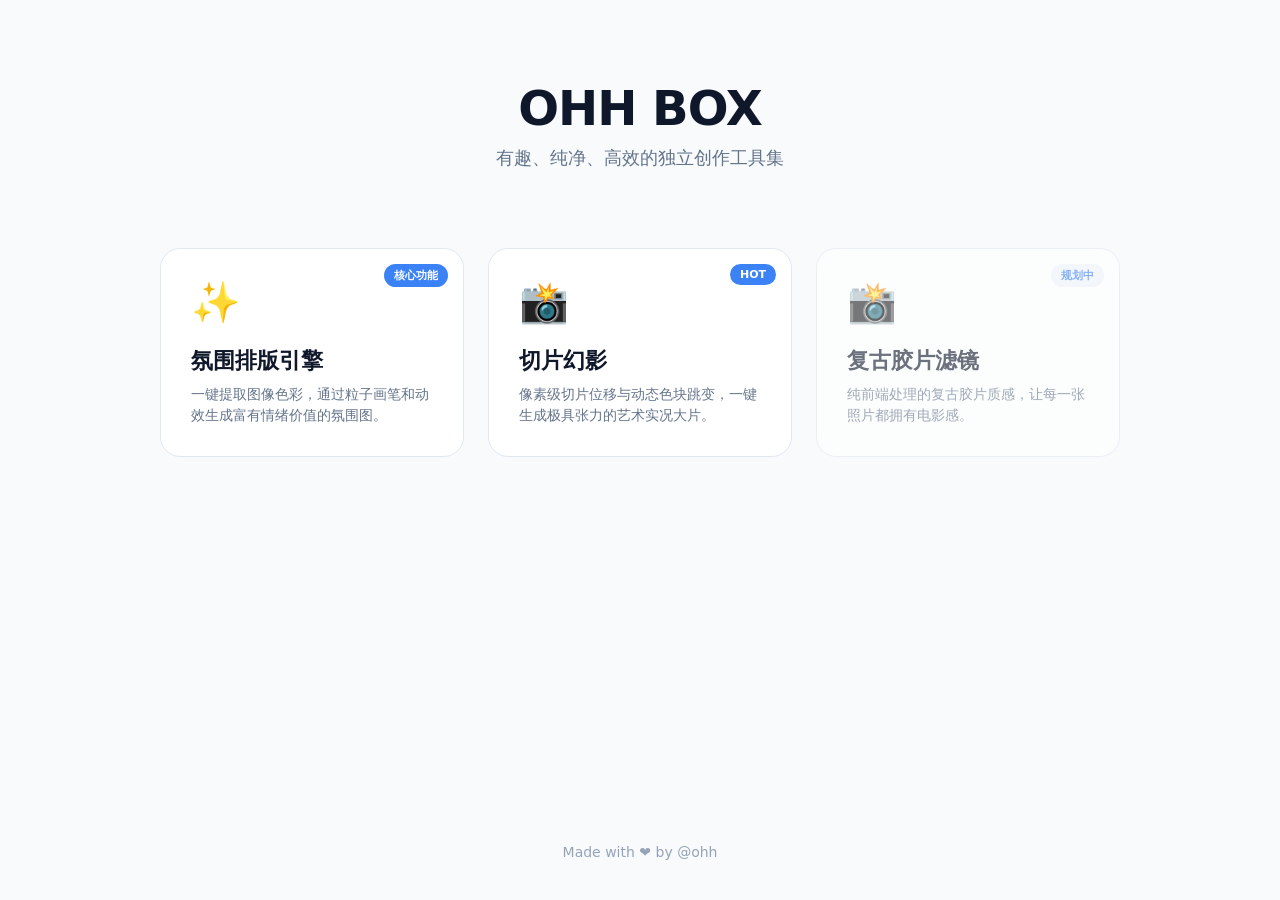
==== commit b4537044: "更新切片幻影" ====
--- a/index.html
+++ b/index.html
@@ -46,11 +46,11 @@
             <div class="tool-desc">一键提取图像色彩，通过粒子画笔和动效生成富有情绪价值的氛围图。</div>
         </a>
 
-        <a href="#" class="tool-card" style="opacity: 0.6; cursor: not-allowed;">
-            <span class="badge">即将到来</span>
-            <div class="tool-icon">🧩</div>
-            <div class="tool-name">智能文字海报</div>
-            <div class="tool-desc">自动排版文字，让你的句子变成设计感十足的海报作品。</div>
+        <a href="./slice-phantom/index.html" class="tool-card">
+            <span class="badge new">HOT</span>
+            <div class="tool-icon">📸</div>
+            <div class="tool-name">切片幻影</div>
+            <div class="tool-desc">像素级切片位移与动态色块跳变，一键生成极具张力的艺术实况大片。</div>
         </a>
 
         <a href="#" class="tool-card" style="opacity: 0.6; cursor: not-allowed;">
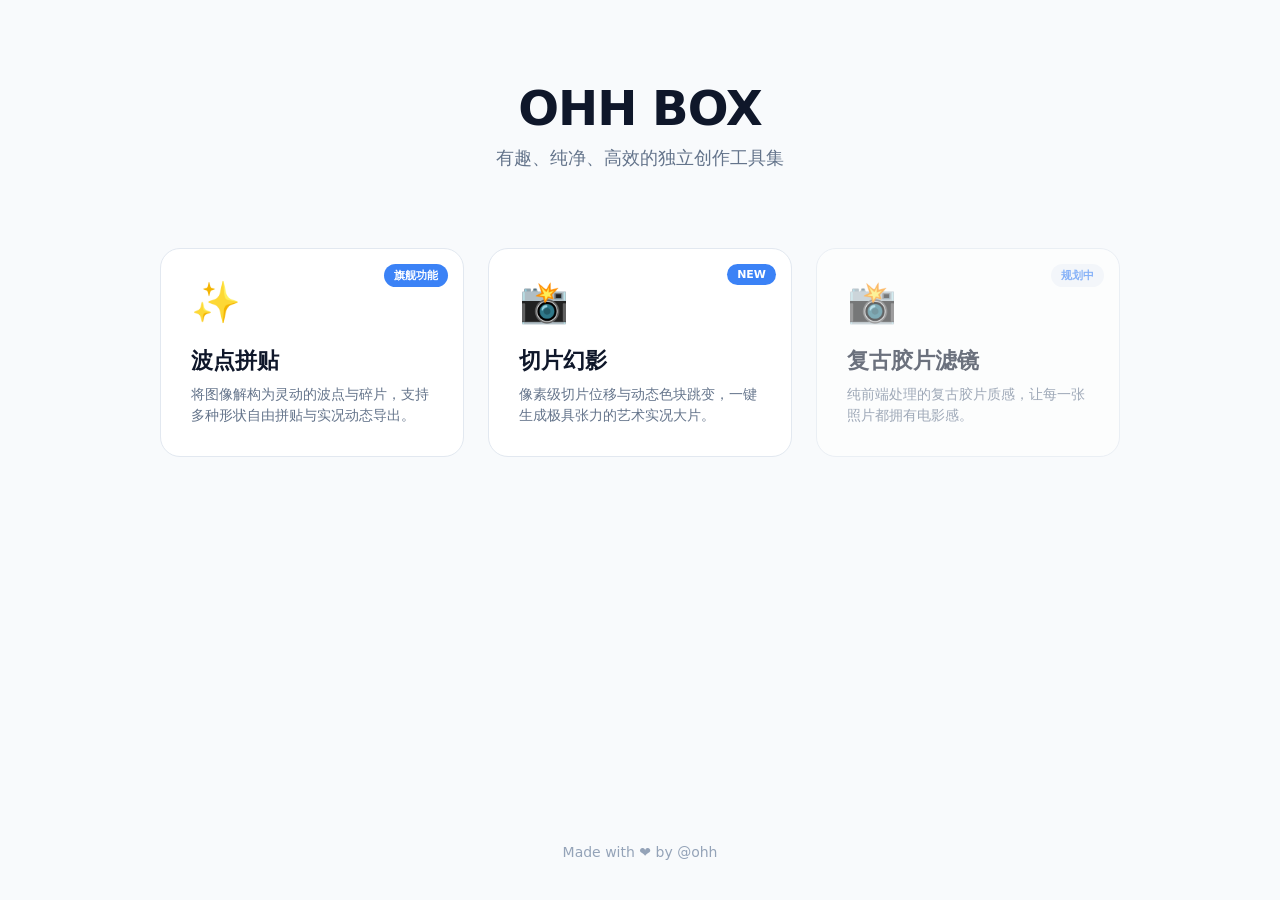
==== commit dfa2bc95: "Add files via upload" ====
--- a/index.html
+++ b/index.html
@@ -40,14 +40,13 @@
 
     <main class="tools-grid">
         <a href="./ohh-box/index.html" class="tool-card">
-            <span class="badge new">核心功能</span>
+            <span class="badge new">旗舰功能</span>
             <div class="tool-icon">✨</div>
-            <div class="tool-name">氛围排版引擎</div>
-            <div class="tool-desc">一键提取图像色彩，通过粒子画笔和动效生成富有情绪价值的氛围图。</div>
+            <div class="tool-name">波点拼贴</div> <div class="tool-desc">将图像解构为灵动的波点与碎片，支持多种形状自由拼贴与实况动态导出。</div>
         </a>
 
         <a href="./slice-phantom/index.html" class="tool-card">
-            <span class="badge new">HOT</span>
+            <span class="badge new">NEW</span>
             <div class="tool-icon">📸</div>
             <div class="tool-name">切片幻影</div>
             <div class="tool-desc">像素级切片位移与动态色块跳变，一键生成极具张力的艺术实况大片。</div>
